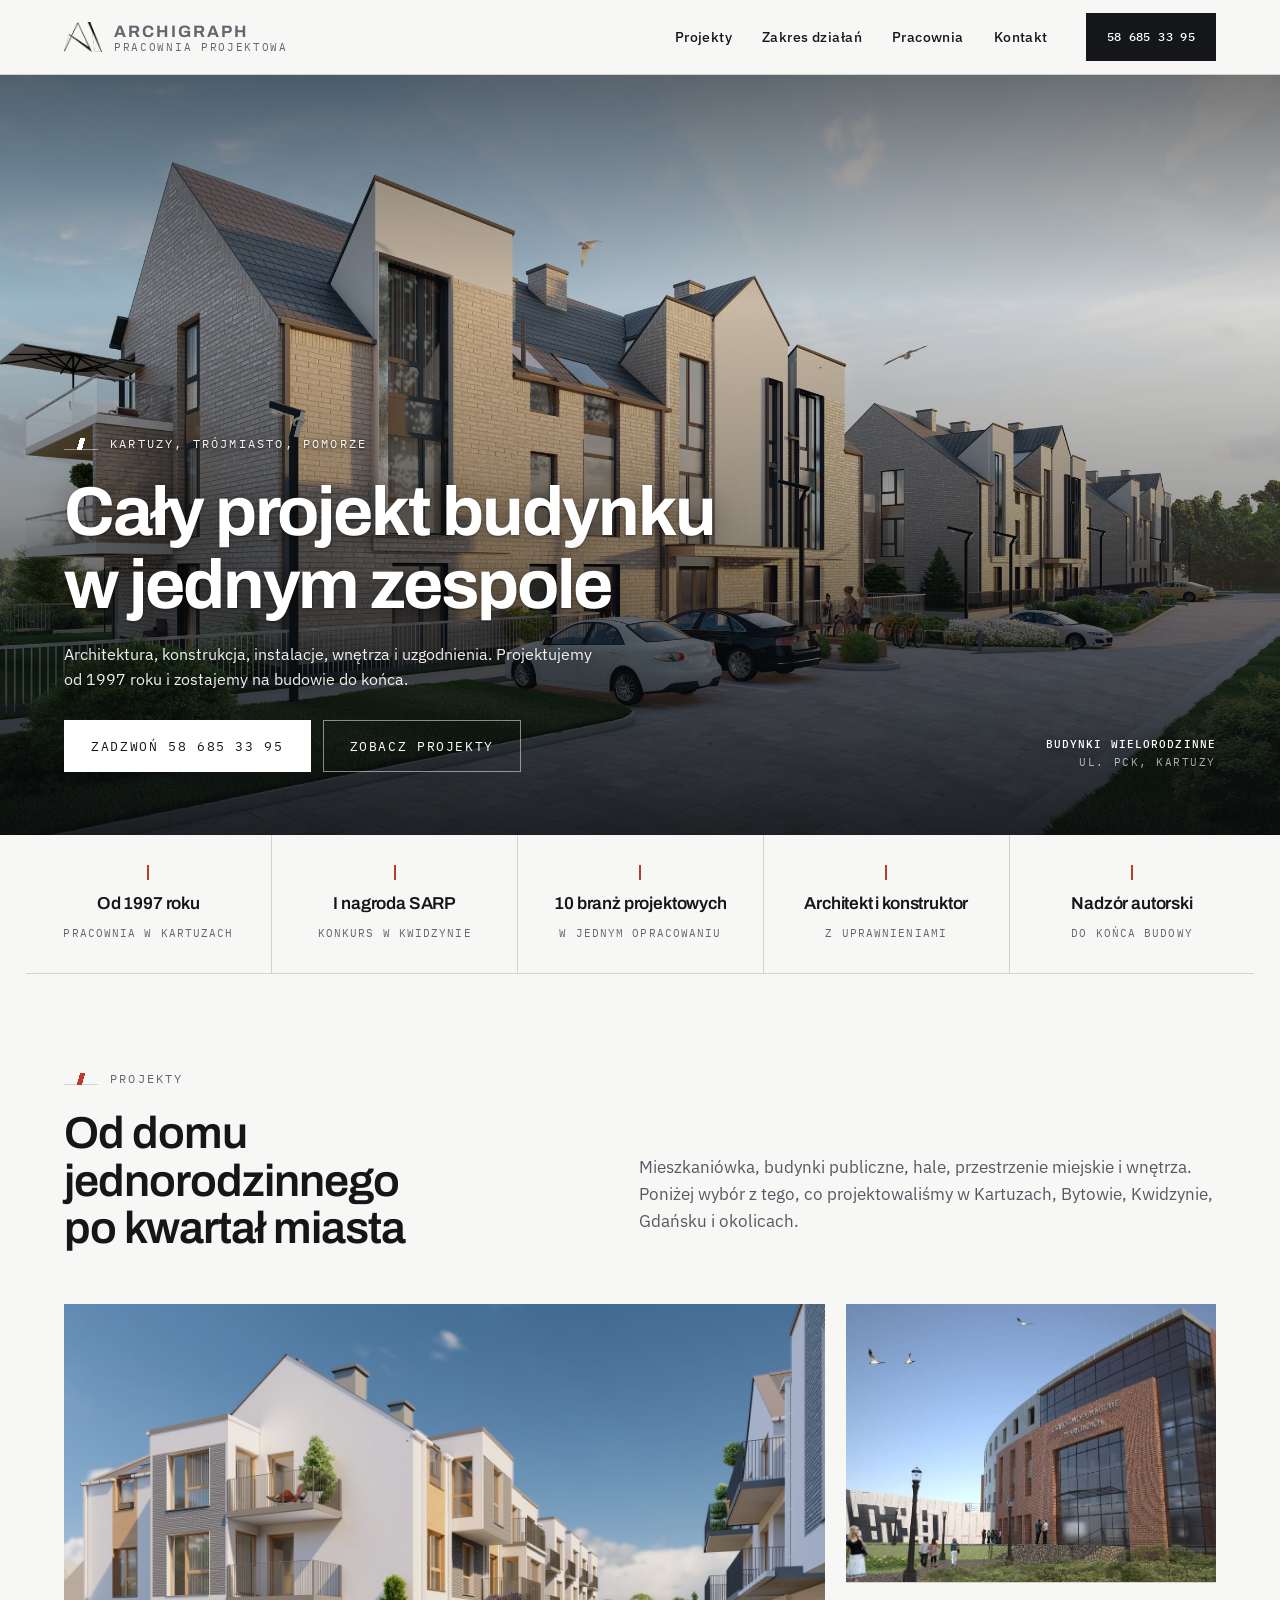
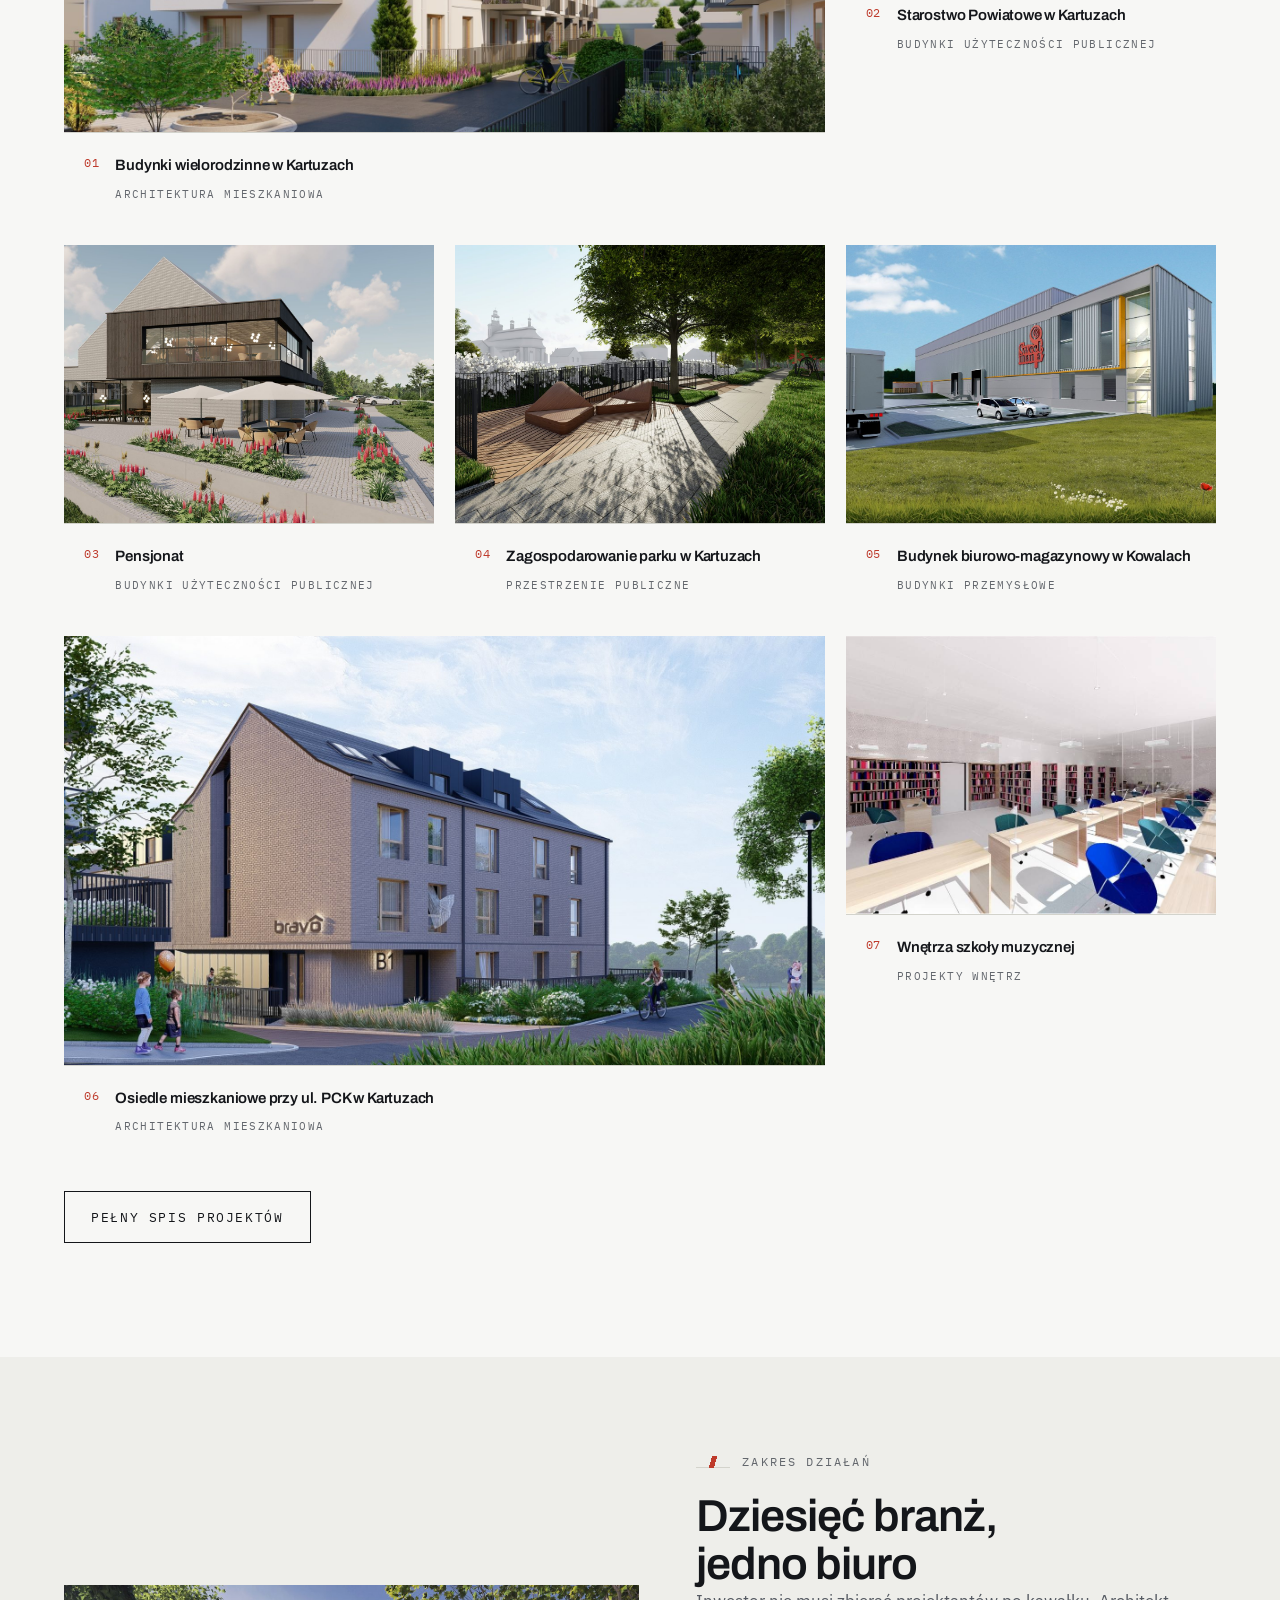
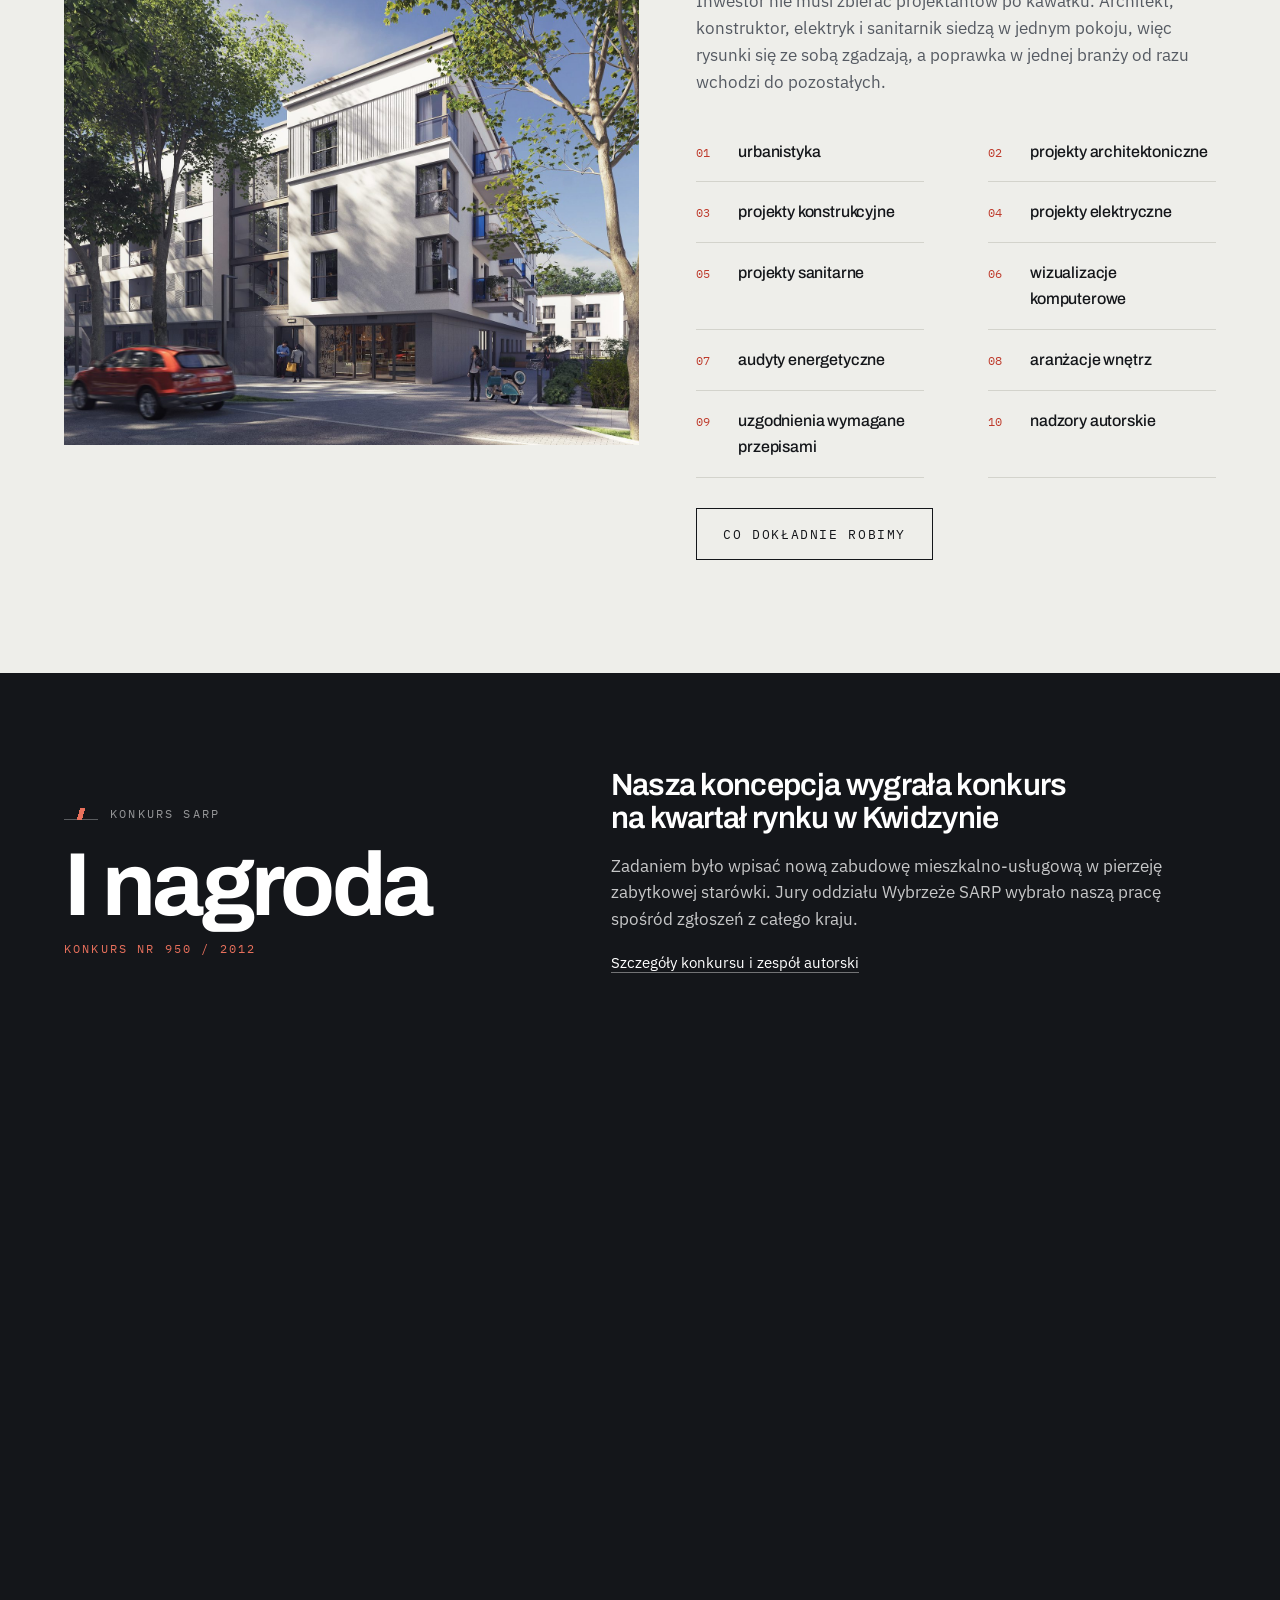
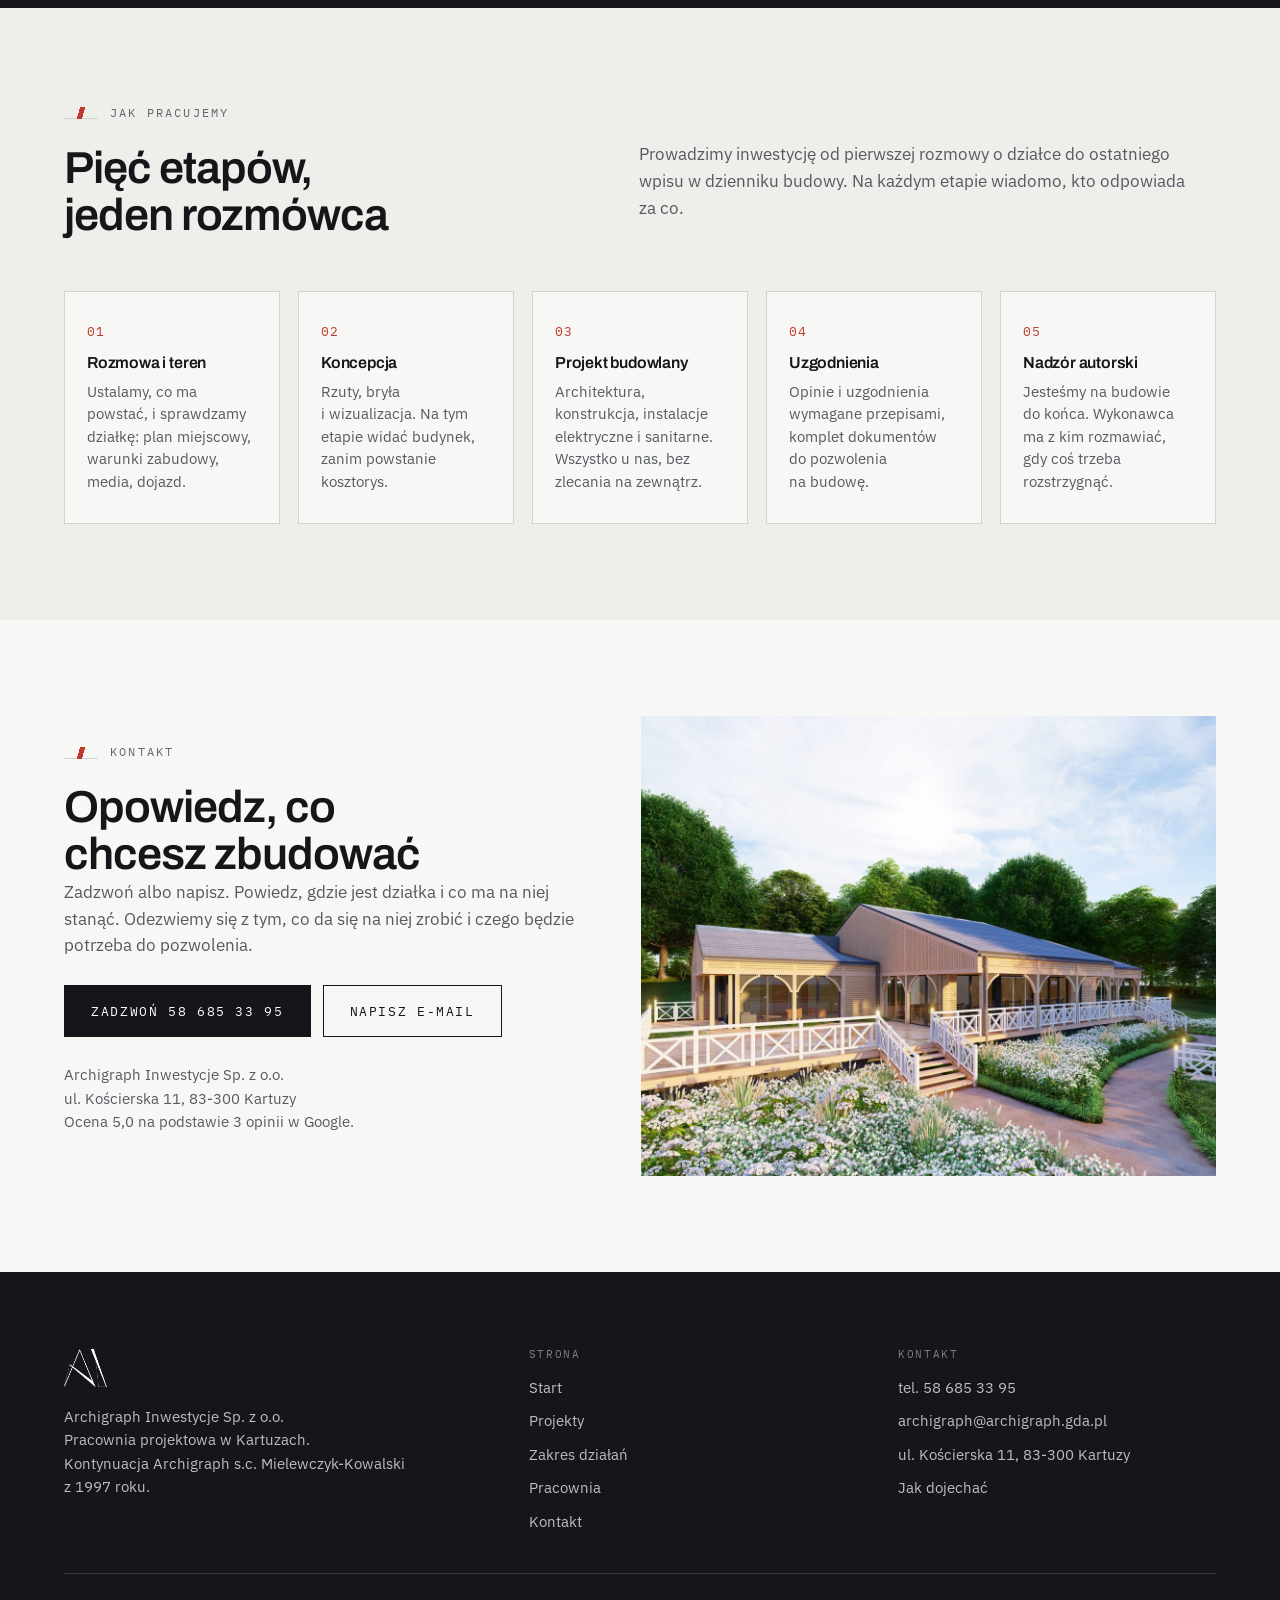
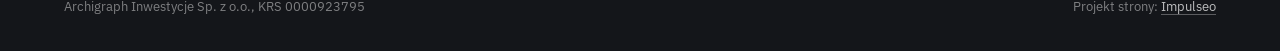
==== index.html @ 8de696e4 "Strona demo: archigraph-pracownia-projektowa" ====
<!DOCTYPE html>
<html lang="pl">
<head>
<meta charset="utf-8">
<meta name="viewport" content="width=device-width,initial-scale=1">
<title>Archigraph | Pracownia projektowa w Kartuzach</title>
<meta name="description" content="Pracownia projektowa Archigraph w Kartuzach. Architektura, konstrukcja, instalacje, wnętrza i nadzór autorski. Projektujemy od 1997 roku.">
<link rel="icon" href="img/logo.png">
<link rel="preconnect" href="https://fonts.googleapis.com"><link rel="preconnect" href="https://fonts.gstatic.com" crossorigin><link href="https://fonts.googleapis.com/css2?family=Archivo:wght@400;500;600;700&family=IBM+Plex+Mono:wght@400;500&family=IBM+Plex+Sans:wght@400;500;600&display=swap" rel="stylesheet">
<link rel="stylesheet" href="styles.css?v=6">
<meta property="og:type" content="website">
<meta property="og:site_name" content="Archigraph">
<meta property="og:locale" content="pl_PL">
<meta property="og:title" content="Archigraph | Pracownia projektowa w Kartuzach">
<meta property="og:description" content="Pracownia projektowa Archigraph w Kartuzach. Architektura, konstrukcja, instalacje, wnętrza i nadzór autorski. Projektujemy od 1997 roku.">
<meta property="og:image" content="https://impulseo-pl.github.io/archigraph-pracownia-projektowa/img/hero.jpg">
<meta property="og:url" content="https://impulseo-pl.github.io/archigraph-pracownia-projektowa/index.html">
<meta name="twitter:card" content="summary_large_image">
<meta name="twitter:image" content="https://impulseo-pl.github.io/archigraph-pracownia-projektowa/img/hero.jpg">
<script type="application/ld+json">{
 "@context":"https://schema.org",
 "@type":"ProfessionalService",
 "name":"Archigraph Inwestycje Sp. z o.o.",
 "alternateName":"Archigraph - pracownia projektowa",
 "description":"Pracownia projektowa w Kartuzach. Architektura, konstrukcja, instalacje, urbanistyka, wnetrza, audyty energetyczne, uzgodnienia i nadzor autorski.",
 "url":"https://impulseo-pl.github.io/archigraph-pracownia-projektowa",
 "telephone":"+48586853395",
 "email":"archigraph@archigraph.gda.pl",
 "foundingDate":"1997",
 "image":"https://impulseo-pl.github.io/archigraph-pracownia-projektowa/img/hero.jpg",
 "logo":"https://impulseo-pl.github.io/archigraph-pracownia-projektowa/img/logo.png",
 "address":{"@type":"PostalAddress","streetAddress":"ul. Koscierska 11","postalCode":"83-300","addressLocality":"Kartuzy","addressRegion":"pomorskie","addressCountry":"PL"},
 "geo":{"@type":"GeoCoordinates","latitude":54.3254362,"longitude":18.2048594},
 "areaServed":["Kartuzy","Gdansk","Gdynia","Bytow","Zukowo","Kwidzyn","wojewodztwo pomorskie"],
 "aggregateRating":{"@type":"AggregateRating","ratingValue":"5","reviewCount":"3"},
 "award":"I nagroda w konkursie SARP nr 950 na koncepcje zabudowy kwartalu przyrynkowego Starego Miasta w Kwidzynie (2012)"
}</script>

</head>
<body>
<header class="nav">
 <div class="wrap nav-in">
  <a class="brand" href="index.html">
   <img class="nav-logo" src="img/logo.png" alt="Archigraph" width="34" height="30">
   <span style="display:block"><b>Archigraph</b><span>Pracownia projektowa</span></span>
  </a>
  <button class="burger" aria-label="Menu"><i></i><i></i><i></i></button>
  <nav class="nav-links">
   <a href="projekty.html">Projekty</a><a href="zakres.html">Zakres działań</a><a href="pracownia.html">Pracownia</a><a href="kontakt.html">Kontakt</a>
   <a class="btn btn-solid klocek nav-cta" href="tel:+48586853395">58 685 33 95</a>
  </nav>
 </div>
</header>
<main>

<section class="hero" style="padding:0">
 <div class="hero-img"><img src="img/hero.jpg" srcset="img/hero-m.jpg 1100w, img/hero.jpg 2400w" sizes="100vw" alt="Budynki wielorodzinne przy ul. PCK w Kartuzach - wizualizacja pracowni Archigraph" fetchpriority="high" width="2400" height="1350"></div>
 <div class="wrap hero-in">
  <p class="eyebrow hero-eyebrow">Kartuzy, Trójmiasto, Pomorze</p>
  <h1>Cały projekt budynku w jednym zespole</h1>
  <p class="lead">Architektura, konstrukcja, instalacje, wnętrza i uzgodnienia. Projektujemy od 1997 roku i zostajemy na budowie do końca.</p>
  <div class="hero-cta">
   <a class="btn btn-jasny klocek" href="tel:+48586853395">Zadzwoń 58 685 33 95</a>
   <a class="btn btn-on-dark klocek" href="projekty.html">Zobacz projekty</a>
  </div>
 </div>
 <div class="hero-tag"><b>Budynki wielorodzinne</b>ul. PCK, Kartuzy</div>
</section>

<div class="pasek"><ul><li class="rise d0"><span class="k">Od 1997 roku</span><span class="v">pracownia w Kartuzach</span></li><li class="rise d1"><span class="k">I nagroda SARP</span><span class="v">konkurs w Kwidzynie</span></li><li class="rise d2"><span class="k">10 branż projektowych</span><span class="v">w jednym opracowaniu</span></li><li class="rise d3"><span class="k">Architekt i konstruktor</span><span class="v">z uprawnieniami</span></li><li class="rise d4"><span class="k">Nadzór autorski</span><span class="v">do końca budowy</span></li></ul></div>

<section>
 <div class="wrap">
  <div class="sec-head">
   <div><p class="eyebrow">Projekty</p><h2>Od domu jednorodzinnego po kwartał miasta</h2></div>
   <p class="lead">Mieszkaniówka, budynki publiczne, hale, przestrzenie miejskie i wnętrza. Poniżej wybór z tego, co projektowaliśmy w Kartuzach, Bytowie, Kwidzynie, Gdańsku i okolicach.</p>
  </div>
  <div class="grid g-3"><a class="tile klocek rise wide" href="projekty.html">
 <div class="tile-img"><img src="img/p-wieloro-kartuzy.jpg" alt="Budynki wielorodzinne w Kartuzach"></div>
 <div class="tile-txt"><span class="k-num">01</span><span><span class="k-name">Budynki wielorodzinne w Kartuzach</span><span class="k-meta">Architektura mieszkaniowa</span></span></div>
</a>
<a class="tile klocek rise" href="projekty.html">
 <div class="tile-img"><img src="img/p-starostwo.jpg" alt="Starostwo Powiatowe w Kartuzach"></div>
 <div class="tile-txt"><span class="k-num">02</span><span><span class="k-name">Starostwo Powiatowe w Kartuzach</span><span class="k-meta">Budynki użyteczności publicznej</span></span></div>
</a>
<a class="tile klocek rise" href="projekty.html">
 <div class="tile-img"><img src="img/p-pensjonat.jpg" alt="Pensjonat"></div>
 <div class="tile-txt"><span class="k-num">03</span><span><span class="k-name">Pensjonat</span><span class="k-meta">Budynki użyteczności publicznej</span></span></div>
</a>
<a class="tile klocek rise" href="projekty.html">
 <div class="tile-img"><img src="img/p-park-kartuzy.jpg" alt="Zagospodarowanie parku w Kartuzach"></div>
 <div class="tile-txt"><span class="k-num">04</span><span><span class="k-name">Zagospodarowanie parku w Kartuzach</span><span class="k-meta">Przestrzenie publiczne</span></span></div>
</a>
<a class="tile klocek rise" href="projekty.html">
 <div class="tile-img"><img src="img/p-kowale.jpg" alt="Budynek biurowo-magazynowy w Kowalach" loading="lazy"></div>
 <div class="tile-txt"><span class="k-num">05</span><span><span class="k-name">Budynek biurowo-magazynowy w Kowalach</span><span class="k-meta">Budynki przemysłowe</span></span></div>
</a>
<a class="tile klocek rise wide" href="projekty.html">
 <div class="tile-img"><img src="img/p-pck-kartuzy-2.jpg" alt="Osiedle mieszkaniowe przy ul. PCK w Kartuzach" loading="lazy"></div>
 <div class="tile-txt"><span class="k-num">06</span><span><span class="k-name">Osiedle mieszkaniowe przy ul. PCK w Kartuzach</span><span class="k-meta">Architektura mieszkaniowa</span></span></div>
</a>
<a class="tile klocek rise" href="projekty.html">
 <div class="tile-img"><img src="img/p-szkola-czytelnia.jpg" alt="Wnętrza szkoły muzycznej" loading="lazy"></div>
 <div class="tile-txt"><span class="k-num">07</span><span><span class="k-name">Wnętrza szkoły muzycznej</span><span class="k-meta">Projekty wnętrz</span></span></div>
</a></div>
  <p style="margin-top:34px"><a class="btn klocek" href="projekty.html">Pełny spis projektów</a></p>
 </div>
</section>

<section class="sec-2">
 <div class="wrap split">
  <div class="split-img rise"><img src="img/p-mieszk-uslug-kartuzy.jpg" alt="Budynki mieszkalno-usługowe w Kartuzach - wizualizacja" loading="lazy"></div>
  <div class="rise d1">
   <p class="eyebrow">Zakres działań</p>
   <h2>Dziesięć branż, jedno biuro</h2>
   <p class="lead">Inwestor nie musi zbierać projektantów po kawałku. Architekt, konstruktor, elektryk i sanitarnik siedzą w jednym pokoju, więc rysunki się ze sobą zgadzają, a poprawka w jednej branży od razu wchodzi do pozostałych.</p>
   <div class="zakres" style="margin-top:26px"><div><span class="n">01</span><span class="t">urbanistyka</span></div><div><span class="n">02</span><span class="t">projekty architektoniczne</span></div><div><span class="n">03</span><span class="t">projekty konstrukcyjne</span></div><div><span class="n">04</span><span class="t">projekty elektryczne</span></div><div><span class="n">05</span><span class="t">projekty sanitarne</span></div><div><span class="n">06</span><span class="t">wizualizacje komputerowe</span></div><div><span class="n">07</span><span class="t">audyty energetyczne</span></div><div><span class="n">08</span><span class="t">aranżacje wnętrz</span></div><div><span class="n">09</span><span class="t">uzgodnienia wymagane przepisami</span></div><div><span class="n">10</span><span class="t">nadzory autorskie</span></div></div>
   <p style="margin-top:30px"><a class="btn klocek" href="zakres.html">Co dokładnie robimy</a></p>
  </div>
 </div>
</section>

<section class="sec-dark">
 <div class="wrap nagroda">
  <div class="rise">
   <p class="eyebrow">Konkurs SARP</p>
   <div class="nagroda-mark">I nagroda<em>Konkurs nr 950 / 2012</em></div>
  </div>
  <div class="rise d1">
   <h2 style="font-size:clamp(22px,2.4vw,32px);margin-bottom:18px">Nasza koncepcja wygrała konkurs na kwartał rynku w Kwidzynie</h2>
   <p class="lead">Zadaniem było wpisać nową zabudowę mieszkalno-usługową w pierzeję zabytkowej starówki. Jury oddziału Wybrzeże SARP wybrało naszą pracę spośród zgłoszeń z całego kraju.</p>
   <p class="lead" style="font-size:15px"><a href="pracownia.html" style="color:#fff;border-bottom:1px solid rgba(255,255,255,.4);text-decoration:none">Szczegóły konkursu i zespół autorski</a></p>
  </div>
 </div>
</section>

<section class="stopklatka" aria-label="Kwartał przyrynkowy Starego Miasta w Kwidzynie">
 <div class="stk-bg" style="background-image:url(img/p-kwidzyn-kwartal.jpg)"></div>
</section>

<section class="sec-2">
 <div class="wrap">
  <div class="sec-head">
   <div><p class="eyebrow">Jak pracujemy</p><h2>Pięć etapów, jeden rozmówca</h2></div>
   <p class="lead">Prowadzimy inwestycję od pierwszej rozmowy o działce do ostatniego wpisu w dzienniku budowy. Na każdym etapie wiadomo, kto odpowiada za co.</p>
  </div>
  <div class="kroki"><div class="krok klocek rise d0"><span class="k-num">01</span><h3>Rozmowa i teren</h3><p>Ustalamy, co ma powstać, i sprawdzamy działkę: plan miejscowy, warunki zabudowy, media, dojazd.</p></div><div class="krok klocek rise d1"><span class="k-num">02</span><h3>Koncepcja</h3><p>Rzuty, bryła i wizualizacja. Na tym etapie widać budynek, zanim powstanie kosztorys.</p></div><div class="krok klocek rise d2"><span class="k-num">03</span><h3>Projekt budowlany</h3><p>Architektura, konstrukcja, instalacje elektryczne i sanitarne. Wszystko u nas, bez zlecania na zewnątrz.</p></div><div class="krok klocek rise d3"><span class="k-num">04</span><h3>Uzgodnienia</h3><p>Opinie i uzgodnienia wymagane przepisami, komplet dokumentów do pozwolenia na budowę.</p></div><div class="krok klocek rise d4"><span class="k-num">05</span><h3>Nadzór autorski</h3><p>Jesteśmy na budowie do końca. Wykonawca ma z kim rozmawiać, gdy coś trzeba rozstrzygnąć.</p></div></div>
 </div>
</section>

<section>
 <div class="wrap split rev">
  <div class="split-img rise"><img src="img/p-lebunia.jpg" alt="Budynek usługowy w Łebunii - wizualizacja" loading="lazy"></div>
  <div class="rise d1">
   <p class="eyebrow">Kontakt</p>
   <h2>Opowiedz, co chcesz zbudować</h2>
   <p class="lead">Zadzwoń albo napisz. Powiedz, gdzie jest działka i co ma na niej stanąć. Odezwiemy się z tym, co da się na niej zrobić i czego będzie potrzeba do pozwolenia.</p>
   <div class="hero-cta" style="margin-top:26px">
    <a class="btn btn-solid klocek" href="tel:+48586853395">Zadzwoń 58 685 33 95</a>
    <a class="btn klocek" href="mailto:archigraph@archigraph.gda.pl">Napisz e-mail</a>
   </div>
   <p class="lead" style="margin-top:26px;font-size:15px">Archigraph Inwestycje Sp. z o.o.<br>ul. Kościerska 11, 83-300 Kartuzy<br>Ocena 5,0 na podstawie 3 opinii w Google.</p>
  </div>
 </div>
</section>

</main>
<div class="sticky-call">
 <a href="tel:+48586853395"><span>Zadzwoń</span><b>58 685 33 95</b></a>
 <a href="mailto:archigraph@archigraph.gda.pl" class="sc-2">E-mail</a>
</div>
<footer class="foot">
 <div class="wrap">
  <div class="foot-grid">
   <div class="foot-brand">
    <img src="img/logo-white.png" alt="Archigraph" width="43" height="38">
    <p style="max-width:38ch;margin:0">Archigraph Inwestycje Sp. z o.o.<br>Pracownia projektowa w Kartuzach.<br>Kontynuacja Archigraph s.c. Mielewczyk-Kowalski z 1997 roku.</p>
   </div>
   <div>
    <h4>Strona</h4>
    <ul><li><a href="index.html">Start</a></li><li><a href="projekty.html">Projekty</a></li><li><a href="zakres.html">Zakres działań</a></li><li><a href="pracownia.html">Pracownia</a></li><li><a href="kontakt.html">Kontakt</a></li></ul>
   </div>
   <div>
    <h4>Kontakt</h4>
    <ul>
     <li><a href="tel:+48586853395">tel. 58 685 33 95</a></li>
     <li><a href="mailto:archigraph@archigraph.gda.pl">archigraph@archigraph.gda.pl</a></li>
     <li>ul. Kościerska 11, 83-300 Kartuzy</li>
     <li><a href="https://maps.google.com/?cid=8035765738652152751" target="_blank" rel="noopener">Jak dojechać</a></li>
    </ul>
   </div>
  </div>
  <div class="foot-bot">
   <span>Archigraph Inwestycje Sp. z o.o., KRS 0000923795</span>
   <span>Projekt strony: <a class="foot-credit" href="https://impulseo.pl" target="_blank" rel="noopener">Impulseo</a></span>
  </div>
 </div>
</footer>
<script src="main.js"></script>
</body>
</html>
---- styles.css ----
/* Archigraph - pracownia projektowa. Demo Impulseo.
   Jezyk wizualny: papier + tusz, wlosowe linie, jeden gruby ukos z logo,
   czerwien kreslarska tylko jako adnotacja. Zdjecia sa jedynym kolorem. */

:root{
  --paper:#F7F7F5;
  --paper-2:#EEEEEA;
  --paper-3:#E4E4DE;
  --ink:#14161A;
  --ink-2:#555A62;
  --ink-3:#63676D;
  --line:#D3D3CC;
  --line-2:#BFBFB6;
  --accent:#BE3A2B;
  --accent-d:#14161A;
  --maxw:1440px;
  --pad:clamp(20px,5vw,72px);
  --img-dur:1.4s;
  --img-ease:cubic-bezier(.16,.84,.44,1);
  --img-zoom:1.05;
  --klocek-stoi:none;
}

*{box-sizing:border-box}
html{scroll-behavior:smooth;-webkit-text-size-adjust:100%}
body{
  margin:0;background:var(--paper);color:var(--ink);
  font-family:"IBM Plex Sans",-apple-system,BlinkMacSystemFont,"Segoe UI",sans-serif;
  font-size:16.5px;line-height:1.62;font-weight:400;
  -webkit-font-smoothing:antialiased;
}
img{max-width:100%;display:block}
a{color:inherit}

/* ── typografia ─────────────────────────────────────────────── */
h1,h2,h3,h4{text-wrap:balance;font-family:"Archivo",Helvetica,Arial,sans-serif;font-weight:600;margin:0;line-height:1.06;letter-spacing:-.022em}
h1{font-size:clamp(34px,5.4vw,74px);font-weight:700;letter-spacing:-.03em}
h2{font-size:clamp(26px,3.5vw,46px)}
h3{font-size:clamp(19px,1.7vw,25px);letter-spacing:-.012em}
p{margin:0 0 1.05em}
.lead{font-size:clamp(17px,1.35vw,20.5px);line-height:1.55;color:var(--ink-2);max-width:62ch}
.mono{font-family:"IBM Plex Mono",ui-monospace,monospace}

/* etykieta sekcji: cienka kreska + gruby ukos (znak z logo) */
.eyebrow{
  font-family:"IBM Plex Mono",monospace;font-size:11.5px;letter-spacing:.19em;
  text-transform:uppercase;color:var(--ink-3);display:flex;align-items:center;gap:12px;margin:0 0 22px
}
.eyebrow::before{
  content:"";width:34px;height:12px;flex:none;
  background:
    linear-gradient(105deg,transparent 0 43%,var(--accent) 43% 57%,transparent 57% 100%),
    linear-gradient(var(--line),var(--line)) left bottom/34px 1px no-repeat;
}

.wrap{width:min(100%,var(--maxw));margin-inline:auto;padding-inline:var(--pad)}
.rule{height:1px;background:var(--line);border:0;margin:0}

/* ── nawigacja ──────────────────────────────────────────────── */
.nav{position:sticky;top:0;z-index:60;background:rgba(247,247,245,.93);backdrop-filter:saturate(160%) blur(12px);border-bottom:1px solid var(--line)}
.nav-in{display:flex;align-items:center;gap:26px;height:74px}
.brand{display:flex;align-items:center;gap:12px;text-decoration:none;flex:none}
.brand img{height:30px;width:auto}
.brand b{font-family:"Archivo",sans-serif;font-weight:700;font-size:16.5px;letter-spacing:.13em;text-transform:uppercase}
.brand span{font-family:"IBM Plex Mono",monospace;font-size:10.5px;letter-spacing:.16em;text-transform:uppercase;color:var(--ink-3);display:block;margin-top:2px;line-height:1}
.nav-links{display:flex;gap:30px;margin-left:auto;align-items:center}
.nav-links a{
  position:relative;text-decoration:none;font-size:14px;letter-spacing:.03em;
  padding:6px 0;color:var(--ink);font-weight:500;
}
.nav-links a::after{
  content:"";position:absolute;left:0;right:0;bottom:0;height:2px;background:var(--accent);
  transform:scaleX(0);transform-origin:left;transition:transform .34s cubic-bezier(.16,.84,.44,1)
}
.nav-links a:hover::after,.nav-links a[aria-current="page"]::after{transform:scaleX(1)}
.nav-links a[aria-current="page"]{color:var(--accent)}
.nav-cta{margin-left:8px}
.nav-links a.btn{padding:13px 20px;font-size:12px}
.nav-links a.btn-solid{color:#fff;border-color:var(--ink)}
.nav-links a.btn::after{display:none}
@media (hover:hover){.nav-links a.btn-solid.klocek:hover{color:#fff;background:var(--accent);border-color:var(--accent)}}
.burger{display:none;margin-left:auto;background:none;border:1px solid var(--line);width:44px;height:38px;cursor:pointer;align-items:center;justify-content:center;gap:4px;flex-direction:column}
.burger i{display:block;width:18px;height:1.5px;background:var(--ink)}

/* ── klocek: JEDNA animacja dla wszystkich przyciskow i kart ── */
.klocek{
  position:relative;overflow:hidden;isolation:isolate;
  transition:background-color .72s cubic-bezier(.16,.84,.44,1),
             color .72s cubic-bezier(.16,.84,.44,1),
             border-color .72s cubic-bezier(.16,.84,.44,1),
             box-shadow .72s cubic-bezier(.16,.84,.44,1);
}
.klocek::after{
  content:"";position:absolute;inset:0;z-index:-1;pointer-events:none;
  background:linear-gradient(105deg,transparent 35%,rgba(255,255,255,.16) 50%,transparent 65%);
  transform:translateX(-115%);transition:transform .72s cubic-bezier(.16,.84,.44,1)
}
@media (hover:hover){
  .klocek:hover{background:var(--accent-d);color:#fff;border-color:var(--accent-d);box-shadow:inset 0 0 0 1px var(--accent-d);transform:var(--klocek-stoi)}
  .klocek:hover::after{transform:translateX(115%)}
  .klocek:hover .k-meta,.klocek:hover .k-sub{color:rgba(255,255,255,.7)}
  .klocek:hover .k-num{color:var(--accent)}
}

.btn{
  display:inline-flex;align-items:center;gap:10px;text-decoration:none;
  font-family:"IBM Plex Mono",monospace;font-size:12.5px;letter-spacing:.13em;text-transform:uppercase;
  padding:15px 26px;border:1px solid var(--ink);background:transparent;color:var(--ink);cursor:pointer
}
.btn-solid{background:var(--ink);color:#fff;border-color:var(--ink)}
.btn-solid.klocek:hover{background:var(--accent);border-color:var(--accent);box-shadow:inset 0 0 0 1px var(--accent)}
.btn-jasny{background:#fff;color:var(--ink);border-color:#fff}
.btn-jasny.klocek:hover{background:var(--accent);color:#fff;border-color:var(--accent);box-shadow:inset 0 0 0 1px var(--accent)}
.btn-on-dark{border-color:rgba(255,255,255,.5);color:#fff}
.btn-on-dark.klocek:hover{background:#fff;color:var(--ink);box-shadow:inset 0 0 0 1px #fff}

/* ── hero ───────────────────────────────────────────────────── */
.hero{position:relative;min-height:min(760px,88svh);display:flex;align-items:flex-end;overflow:hidden;background:var(--ink)}
.hero-img{position:absolute;inset:0}
.hero-img img{width:100%;height:100%;object-fit:cover;object-position:50% 62%}
.hero-img::after{content:"";position:absolute;inset:0;background:linear-gradient(180deg,rgba(10,11,13,.55) 0%,rgba(10,11,13,.14) 30%,rgba(10,11,13,.38) 58%,rgba(10,11,13,.86) 100%)}
.hero-in{position:relative;z-index:2;width:100%;padding-block:clamp(38px,7vh,86px);color:#fff}
.hero h1{color:#fff;max-width:16ch;text-shadow:0 2px 30px rgba(0,0,0,.5),0 1px 3px rgba(0,0,0,.4)}
.hero .lead{color:rgba(255,255,255,.93);text-shadow:0 1px 16px rgba(0,0,0,.65);margin-top:min(20px,2.4svh);max-width:54ch;font-size:clamp(15.5px,1.25vw,19px)}
.hero-eyebrow{color:rgba(255,255,255,.95);text-shadow:0 1px 12px rgba(0,0,0,.75),0 1px 3px rgba(0,0,0,.55)}
.hero-eyebrow::before{background:linear-gradient(105deg,transparent 0 43%,#fff 43% 57%,transparent 57% 100%),linear-gradient(rgba(255,255,255,.45),rgba(255,255,255,.45)) left bottom/34px 1px no-repeat}
.hero-cta{display:flex;flex-wrap:wrap;gap:12px;margin-top:min(28px,3.2svh)}
.hero-tag{text-shadow:0 1px 12px rgba(0,0,0,.75);
  position:absolute;right:var(--pad);bottom:clamp(38px,7vh,86px);z-index:2;text-align:right;
  font-family:"IBM Plex Mono",monospace;font-size:11px;letter-spacing:.14em;text-transform:uppercase;
  color:rgba(255,255,255,.66);line-height:1.7;max-width:44%
}
.hero-tag b{display:block;color:#fff;font-weight:500;letter-spacing:.1em}

/* ── pasek hasel ────────────────────────────────────────────── */
.pasek{width:min(96%,var(--maxw));margin:0 auto;border-bottom:1px solid var(--line)}
.pasek ul{display:grid;grid-template-columns:repeat(5,1fr);list-style:none;margin:0;padding:0}
.pasek li{padding:30px 18px;text-align:center;border-left:1px solid var(--line);display:flex;flex-direction:column;justify-content:center;gap:7px}
.pasek li:first-child{border-left:0}
.pasek li::before{content:"";width:2px;height:15px;background:var(--accent);margin:0 auto 3px}
.pasek .k{font-family:"Archivo",sans-serif;font-weight:600;font-size:clamp(15px,1.35vw,19px);letter-spacing:-.01em}
.pasek .v{font-family:"IBM Plex Mono",monospace;font-size:11px;letter-spacing:.1em;text-transform:uppercase;color:var(--ink-3)}

/* ── sekcje ─────────────────────────────────────────────────── */
section{padding-block:clamp(56px,7.5vw,110px)}
.sec-2{background:var(--paper-2)}
.sec-dark{background:var(--ink);color:#fff;--accent:#E8705C}
.sec-dark .eyebrow{color:rgba(255,255,255,.55)}
.sec-dark .eyebrow::before{background:linear-gradient(105deg,transparent 0 43%,var(--accent) 43% 57%,transparent 57% 100%),linear-gradient(rgba(255,255,255,.3),rgba(255,255,255,.3)) left bottom/34px 1px no-repeat}
.sec-dark .lead{color:rgba(255,255,255,.76)}
.sec-head{display:grid;grid-template-columns:minmax(0,1fr) minmax(0,1.1fr);gap:clamp(24px,4vw,70px);align-items:end;margin-bottom:clamp(30px,4vw,54px)}
.sec-head h2{max-width:14ch}

/* ── kafle projektow ────────────────────────────────────────── */
.grid{display:grid;gap:clamp(14px,1.6vw,22px);align-items:start}
.g-3{grid-template-columns:repeat(3,1fr)}
.g-2{grid-template-columns:repeat(2,1fr)}
.tile{position:relative;display:block;text-decoration:none;background:var(--paper-3);overflow:hidden}
.tile-img{overflow:hidden;aspect-ratio:4/3;background:var(--paper-3)}
.tile-img img{width:100%;height:100%;object-fit:cover;transition:transform var(--img-dur) var(--img-ease),filter var(--img-dur) var(--img-ease)}
.tile.wide{grid-column:span 2}
.tile.wide .tile-img{aspect-ratio:16/9}
.tile-txt{padding:18px 20px 22px;background:var(--paper);border-top:1px solid var(--line);display:flex;gap:16px;align-items:flex-start}
.k-num{font-family:"IBM Plex Mono",monospace;font-size:11.5px;color:var(--accent);letter-spacing:.06em;padding-top:3px;flex:none;transition:color .72s cubic-bezier(.16,.84,.44,1)}
.k-name{font-family:"Archivo",sans-serif;font-weight:600;font-size:clamp(15px,1.15vw,18px);line-height:1.24;letter-spacing:-.012em}
.k-meta{display:block;font-family:"IBM Plex Mono",monospace;font-size:10.5px;letter-spacing:.13em;text-transform:uppercase;color:var(--ink-3);margin-top:8px;transition:color .72s cubic-bezier(.16,.84,.44,1)}
@media (hover:hover){
  .tile:hover .tile-img img{transform:scale(var(--img-zoom));filter:brightness(1.05)}
}

/* ── lista zakresu ──────────────────────────────────────────── */
.zakres{display:grid;grid-template-columns:repeat(2,1fr);gap:0 clamp(28px,5vw,80px)}
.zakres div{display:flex;gap:18px;align-items:baseline;padding:17px 0;border-bottom:1px solid var(--line)}
.zakres .n{font-family:"IBM Plex Mono",monospace;font-size:11.5px;color:var(--accent);flex:none;width:24px}
.zakres .t{font-family:"Archivo",sans-serif;font-weight:500;font-size:clamp(16px,1.25vw,19.5px);letter-spacing:-.01em}
.sec-dark .zakres div{border-color:rgba(255,255,255,.16)}

/* ── proces ─────────────────────────────────────────────────── */
.kroki{display:grid;grid-template-columns:repeat(5,1fr);gap:clamp(12px,1.4vw,20px)}
.krok{padding:26px 22px 30px;border:1px solid var(--line);background:var(--paper)}
.krok .k-num{display:block;margin-bottom:14px;font-size:12.5px}
.krok h3{font-size:clamp(16px,1.2vw,19px);margin-bottom:9px}
.krok p{font-size:14.5px;color:var(--ink-2);margin:0;line-height:1.55}
@media (hover:hover){.krok.klocek:hover p{color:rgba(255,255,255,.72)}}

/* ── blok obraz + tekst ─────────────────────────────────────── */
.split{display:grid;grid-template-columns:1.05fr .95fr;gap:clamp(24px,4.5vw,74px);align-items:center}
.split.rev{direction:rtl}
.split.rev>*{direction:ltr}
.split-img{overflow:hidden;aspect-ratio:5/4}
.split-img img{width:100%;height:100%;object-fit:cover}

/* ── zespol ─────────────────────────────────────────────────── */
.osoby{display:grid;grid-template-columns:repeat(3,1fr);gap:clamp(14px,1.6vw,22px)}
.osoba{padding:26px 24px 28px;border:1px solid var(--line);background:var(--paper);display:flex;flex-direction:column;gap:8px}
.osoba .rola{font-family:"IBM Plex Mono",monospace;font-size:10.5px;letter-spacing:.14em;text-transform:uppercase;color:var(--accent)}
.osoba h3{font-size:clamp(17px,1.3vw,21px)}
.osoba .k-sub{font-size:13.5px;color:var(--ink-2);transition:color .72s cubic-bezier(.16,.84,.44,1)}
.osoba a{font-size:13.5px;text-decoration:none;border-bottom:1px solid var(--line-2);align-self:flex-start;padding-bottom:1px}

/* ── nagroda ────────────────────────────────────────────────── */
.nagroda{display:grid;grid-template-columns:.9fr 1.1fr;gap:clamp(24px,4vw,64px);align-items:center}
.nagroda-mark{font-family:"Archivo",sans-serif;font-weight:700;font-size:clamp(48px,7vw,104px);line-height:.9;letter-spacing:-.04em}
.nagroda-mark em{display:block;font-style:normal;font-family:"IBM Plex Mono",monospace;font-size:12px;letter-spacing:.18em;text-transform:uppercase;color:var(--accent);margin-top:18px;font-weight:400}

/* ── kontakt ────────────────────────────────────────────────── */
.kart{display:grid;grid-template-columns:repeat(3,1fr);gap:clamp(14px,1.6vw,22px)}
.kart a,.kart div{padding:28px 24px;border:1px solid var(--line);background:var(--paper);text-decoration:none;display:block}
.kart .rola{font-family:"IBM Plex Mono",monospace;font-size:10.5px;letter-spacing:.14em;text-transform:uppercase;color:var(--ink-3);margin-bottom:12px}
.kart .duze{font-family:"Archivo",sans-serif;font-weight:600;font-size:clamp(18px,1.6vw,24px);letter-spacing:-.015em;line-height:1.2}
.kart .k-sub{font-size:14px;color:var(--ink-2);margin-top:8px;transition:color .72s cubic-bezier(.16,.84,.44,1)}
.mapa{border:1px solid var(--line);width:100%;height:clamp(280px,42vh,430px);filter:grayscale(1) contrast(1.04);display:block}

/* ── pagehead (podstrony) ───────────────────────────────────── */
.pagehead{position:relative;min-height:clamp(300px,46svh,460px);display:flex;align-items:flex-end;background:var(--ink);overflow:hidden}
.pagehead .hero-img img{object-position:50% 58%}
.pagehead .hero-img::after{background:linear-gradient(180deg,rgba(10,11,13,.66) 0%,rgba(10,11,13,.42) 34%,rgba(10,11,13,.76) 66%,rgba(10,11,13,.90) 100%)}
.pagehead .hero-in{padding-block:clamp(32px,5vh,60px)}
.pagehead h1{font-size:clamp(30px,4.4vw,60px);text-shadow:0 2px 26px rgba(0,0,0,.55),0 1px 3px rgba(0,0,0,.45)}
.pagehead .lead,.pagehead .eyebrow{text-shadow:0 1px 14px rgba(0,0,0,.7),0 1px 3px rgba(0,0,0,.5)}
.pagehead .lead{color:rgba(255,255,255,.94)}
.pagehead .hero-eyebrow{color:rgba(255,255,255,.97)}

/* ── stopka ─────────────────────────────────────────────────── */
.foot{background:var(--ink);color:rgba(255,255,255,.72);padding-block:clamp(48px,6vw,80px) 34px;font-size:14.5px}
.foot a{color:rgba(255,255,255,.72);text-decoration:none}
.foot a:hover{color:#fff}
.foot-grid{display:grid;grid-template-columns:1.3fr 1fr 1fr;gap:clamp(24px,4vw,64px);padding-bottom:40px;border-bottom:1px solid rgba(255,255,255,.14)}
.foot-brand img{height:38px;margin-bottom:18px}
.foot h4{font-family:"IBM Plex Mono",monospace;font-size:10.5px;letter-spacing:.16em;text-transform:uppercase;color:rgba(255,255,255,.45);font-weight:400;margin-bottom:16px}
.foot ul{list-style:none;margin:0;padding:0;display:grid;gap:10px}
.foot-bot{display:flex;justify-content:space-between;gap:20px;flex-wrap:wrap;padding-top:22px;font-size:12.5px;color:rgba(255,255,255,.45)}
.foot-credit{color:rgba(255,255,255,.72);text-decoration:none;border-bottom:1px solid rgba(255,255,255,.3)}

/* ── ruch ───────────────────────────────────────────────────── */
@keyframes wjazd{from{opacity:0;transform:translateY(22px)}to{opacity:1;transform:none}}
.mt-on .rise{opacity:0}
.mt-on .rise.in{animation:wjazd .9s cubic-bezier(.16,.84,.44,1) both}
.mt-on .rise.d1.in{animation-delay:.07s}.mt-on .rise.d2.in{animation-delay:.14s}
.mt-on .rise.d3.in{animation-delay:.21s}.mt-on .rise.d4.in{animation-delay:.28s}
.mt-on .rise.d5.in{animation-delay:.35s}

/* ── responsywnosc ──────────────────────────────────────────── */
@media (max-width:1080px){
  .kroki{grid-template-columns:repeat(2,1fr)}
  .osoby,.kart{grid-template-columns:repeat(2,1fr)}
  .sec-head{grid-template-columns:1fr;align-items:start}
  .nagroda{grid-template-columns:1fr}
}
@media (max-width:900px){
  .foot-grid{grid-template-columns:1fr;gap:34px}
  .nav-links{position:fixed;inset:74px 0 auto;background:var(--paper);flex-direction:column;gap:0;padding:8px var(--pad) 24px;border-bottom:1px solid var(--line);display:none}
  .nav-links.open{display:flex}
  .nav-links a{padding:15px 0;border-bottom:1px solid var(--line);width:100%;font-size:16px}
  .nav-links .btn{margin-top:16px;justify-content:center;border-bottom:1px solid var(--ink)}
  .burger{display:flex}
  .pasek ul{grid-template-columns:repeat(2,1fr)}
  .pasek li{border-left:0;border-top:1px solid var(--line)}
  .pasek li:nth-child(odd){border-right:1px solid var(--line)}
  .pasek li:nth-child(5){grid-column:span 2}
  .g-3,.g-2{grid-template-columns:1fr}
  .tile.wide{grid-column:span 1}
  .tile.wide .tile-img{aspect-ratio:4/3}
  .split{grid-template-columns:1fr}
  .zakres{grid-template-columns:1fr}
  .hero-tag{text-shadow:0 1px 12px rgba(0,0,0,.75);display:none}
}
@media (max-width:620px){
  .kroki,.osoby,.kart{grid-template-columns:1fr}
  .brand span{display:none}
}
@media (prefers-reduced-motion:reduce){
  *{animation:none!important;transition-duration:.01ms!important}
  .mt-on .rise{opacity:1;transform:none}
}

/* ── stopklatka: okno na nieruchome zdjecie ─────────────────────
   clip-path na sekcji tworzy blok zawierajacy dla position:fixed,
   wiec zdjecie stoi, a strona po nim przejezdza. Dziala na iOS,
   inaczej niz background-attachment:fixed. */
.stopklatka{position:relative;height:clamp(320px,58svh,620px);clip-path:inset(0);overflow:hidden;background:var(--ink)}
.stk-bg{position:fixed;inset:0;background-size:cover;background-position:50% 55%;background-repeat:no-repeat}
@supports not (clip-path:inset(0)){
  .stopklatka{clip-path:none}
  .stk-bg{position:absolute}
}

/* ── przyklejony pasek kontaktu (telefon) ───────────────────────*/
.sticky-call{display:none}
@media (max-width:760px){
  .sticky-call{
    display:grid;grid-template-columns:1.7fr 1fr;position:fixed;left:0;right:0;bottom:0;z-index:80;
    background:var(--ink);border-top:1px solid rgba(255,255,255,.16);
    transform:translateY(101%);transition:transform .4s cubic-bezier(.16,.84,.44,1)
  }
  .sticky-call.pokaz{transform:none}
  .sticky-call a{
    display:flex;flex-direction:column;align-items:center;justify-content:center;gap:1px;
    min-width:0;overflow:hidden;
    padding:11px 6px;text-decoration:none;color:#fff;
    font-family:"IBM Plex Mono",monospace;font-size:10px;letter-spacing:.15em;text-transform:uppercase
  }
  .sticky-call a b{font-family:"Archivo",sans-serif;font-size:16px;letter-spacing:.01em;font-weight:600}
  .sticky-call .sc-2{background:var(--accent);border-left:1px solid rgba(255,255,255,.16);font-size:11px;padding:11px 14px;line-height:1.5}
  .foot{padding-bottom:88px}
}

/* ── powiekszenie zdjecia projektu ──────────────────────────────*/
.lupa{
  position:fixed;inset:0;z-index:120;display:none;align-items:center;justify-content:center;
  background:rgba(12,13,15,.94);padding:clamp(16px,4vw,56px)
}
.lupa.on{display:flex}
.lupa figure{margin:0;max-width:min(1500px,94vw);max-height:90svh;display:flex;flex-direction:column;gap:14px}
.lupa img{max-width:100%;max-height:80svh;object-fit:contain;width:auto;margin:0 auto}
.lupa figcaption{
  font-family:"IBM Plex Mono",monospace;font-size:11.5px;letter-spacing:.14em;text-transform:uppercase;
  color:rgba(255,255,255,.72);text-align:center
}
.lupa-x{
  position:absolute;top:clamp(12px,2vw,26px);right:clamp(12px,2vw,26px);
  width:46px;height:46px;background:none;border:1px solid rgba(255,255,255,.35);color:#fff;
  font-size:24px;line-height:1;cursor:pointer
}
.lupa-x:hover{background:#fff;color:var(--ink)}
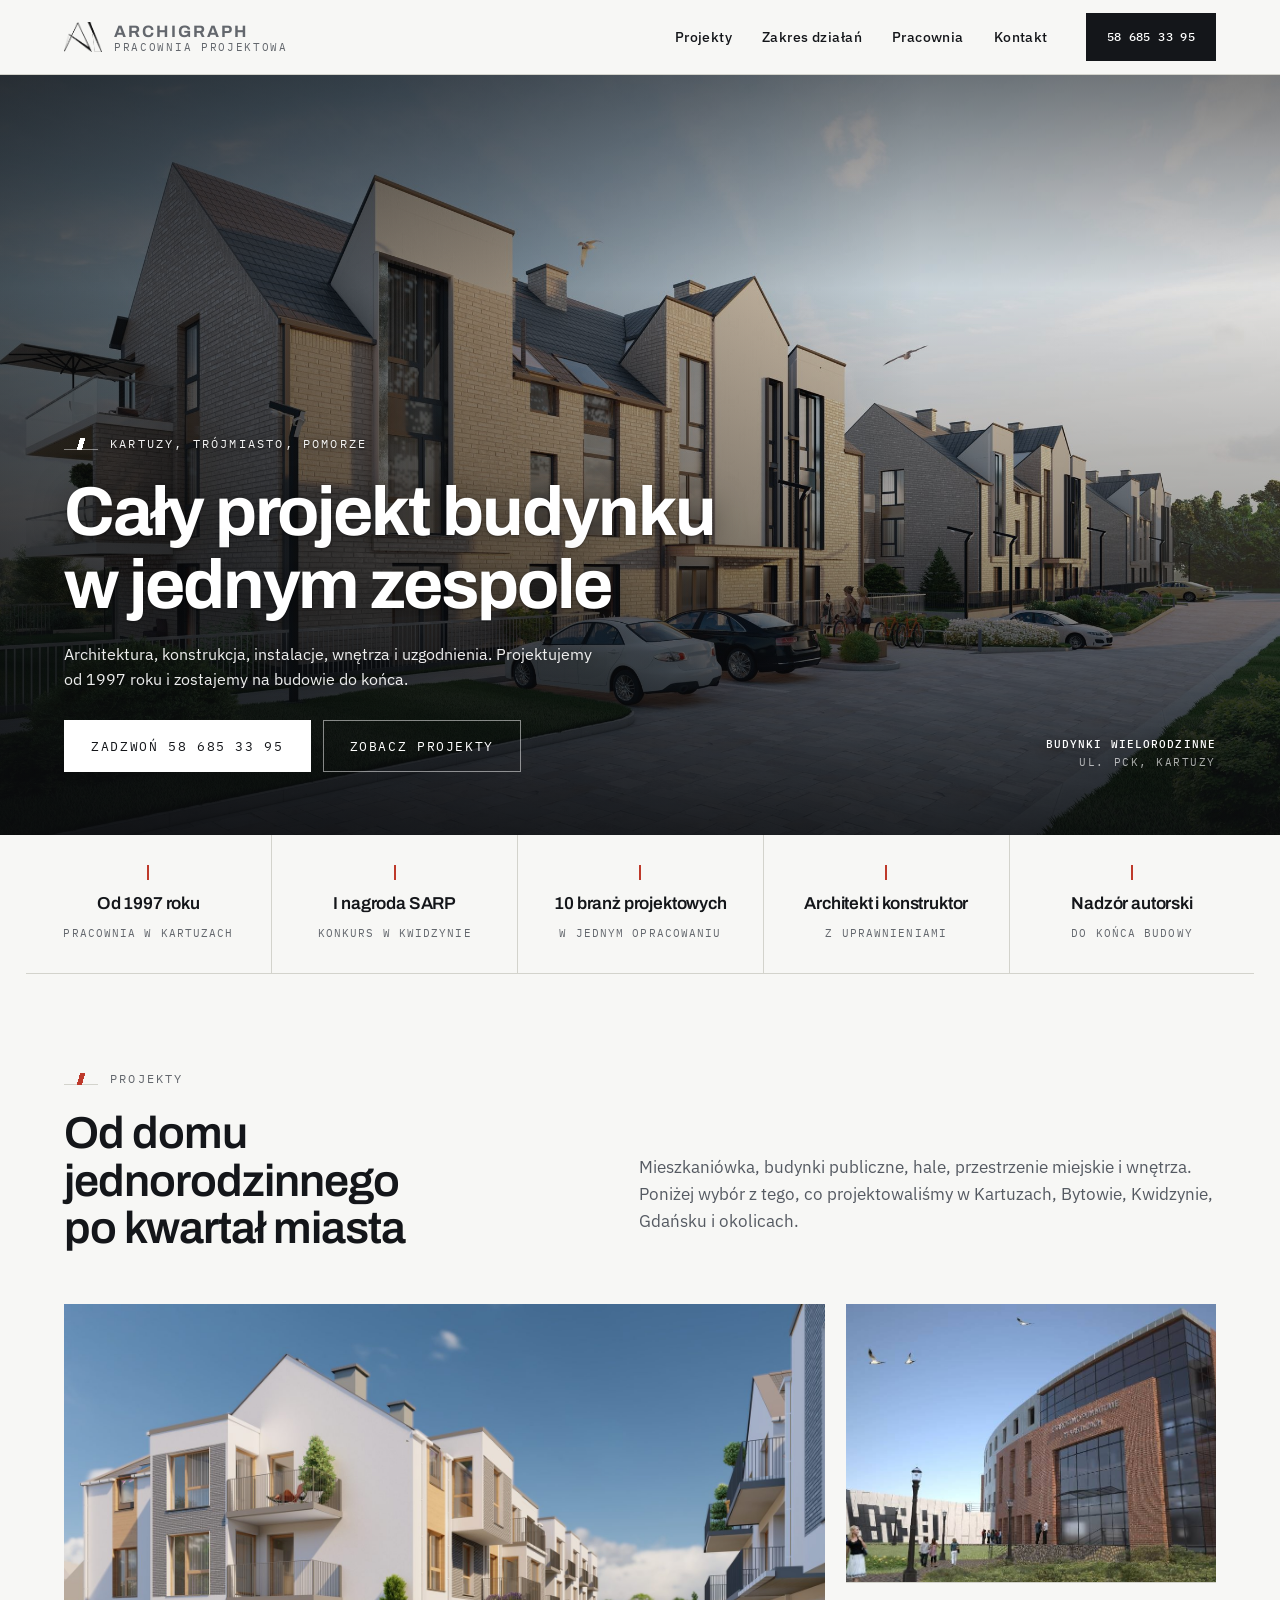
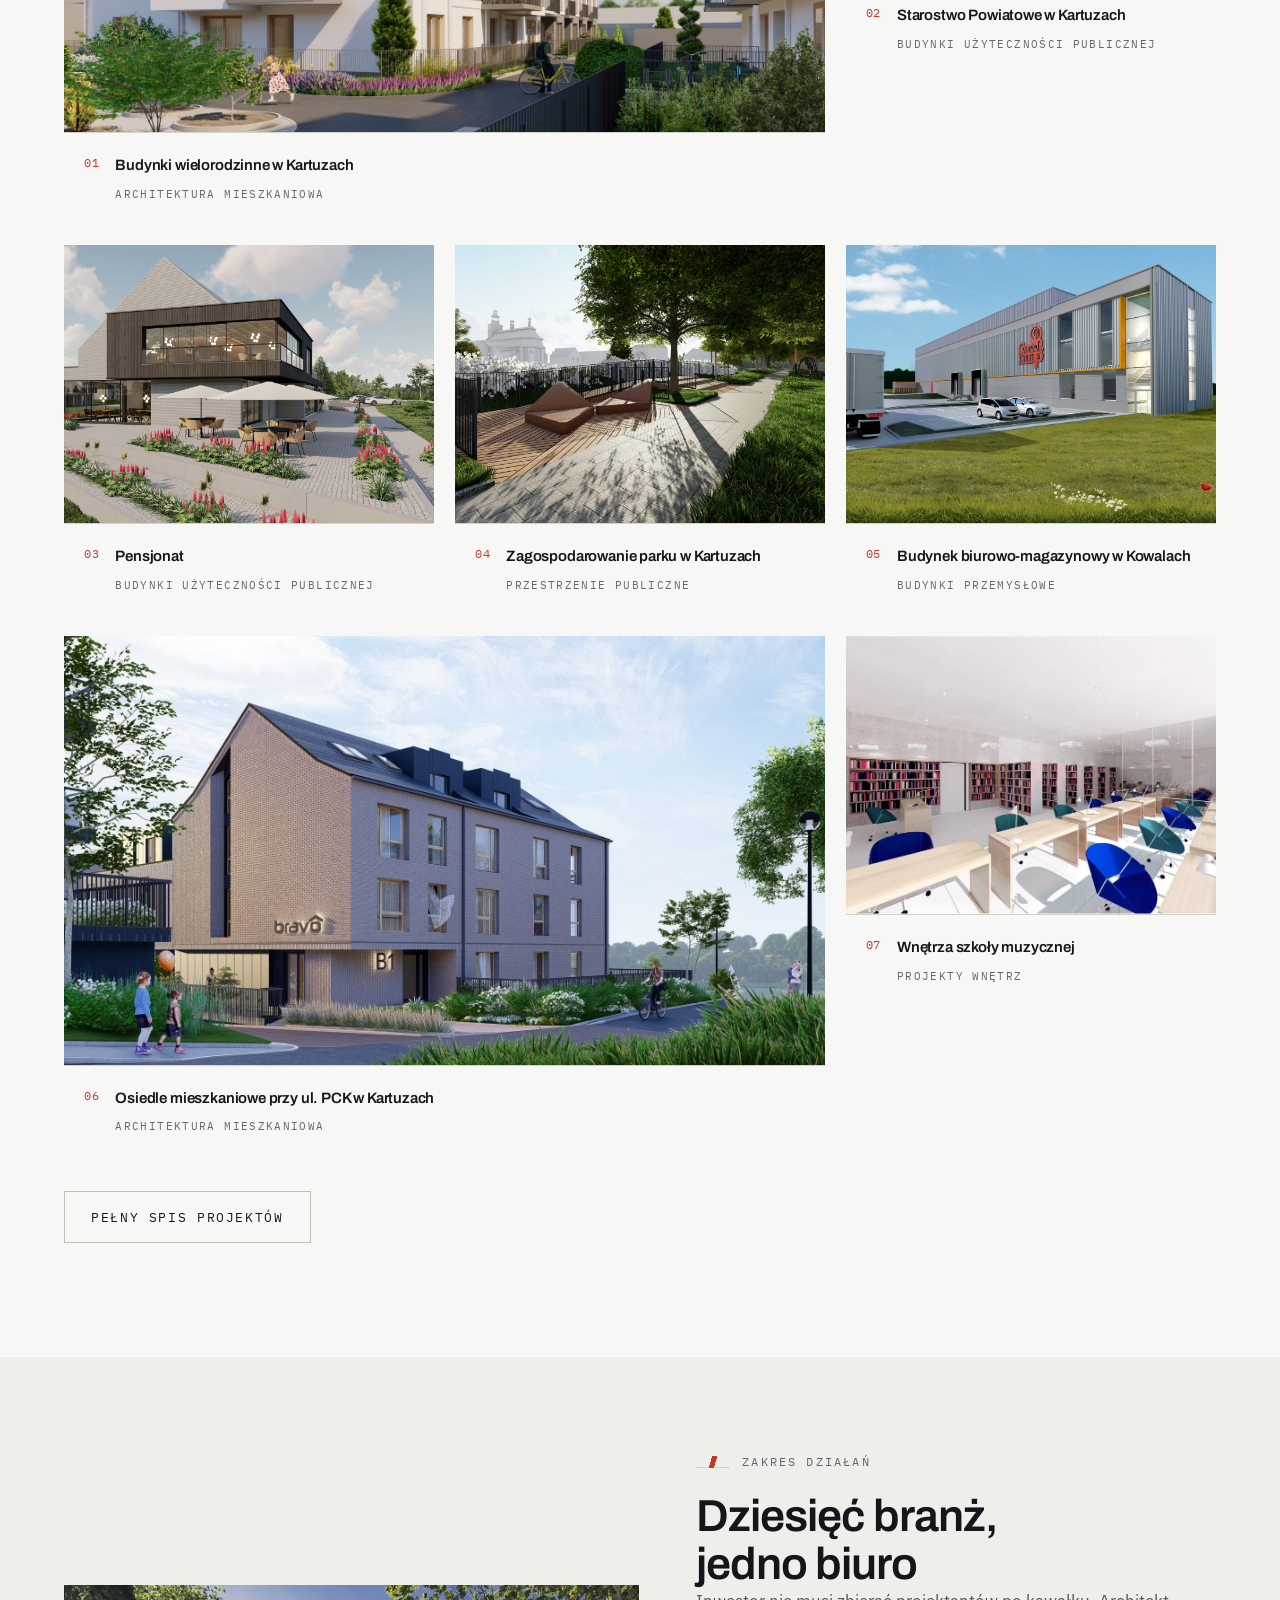
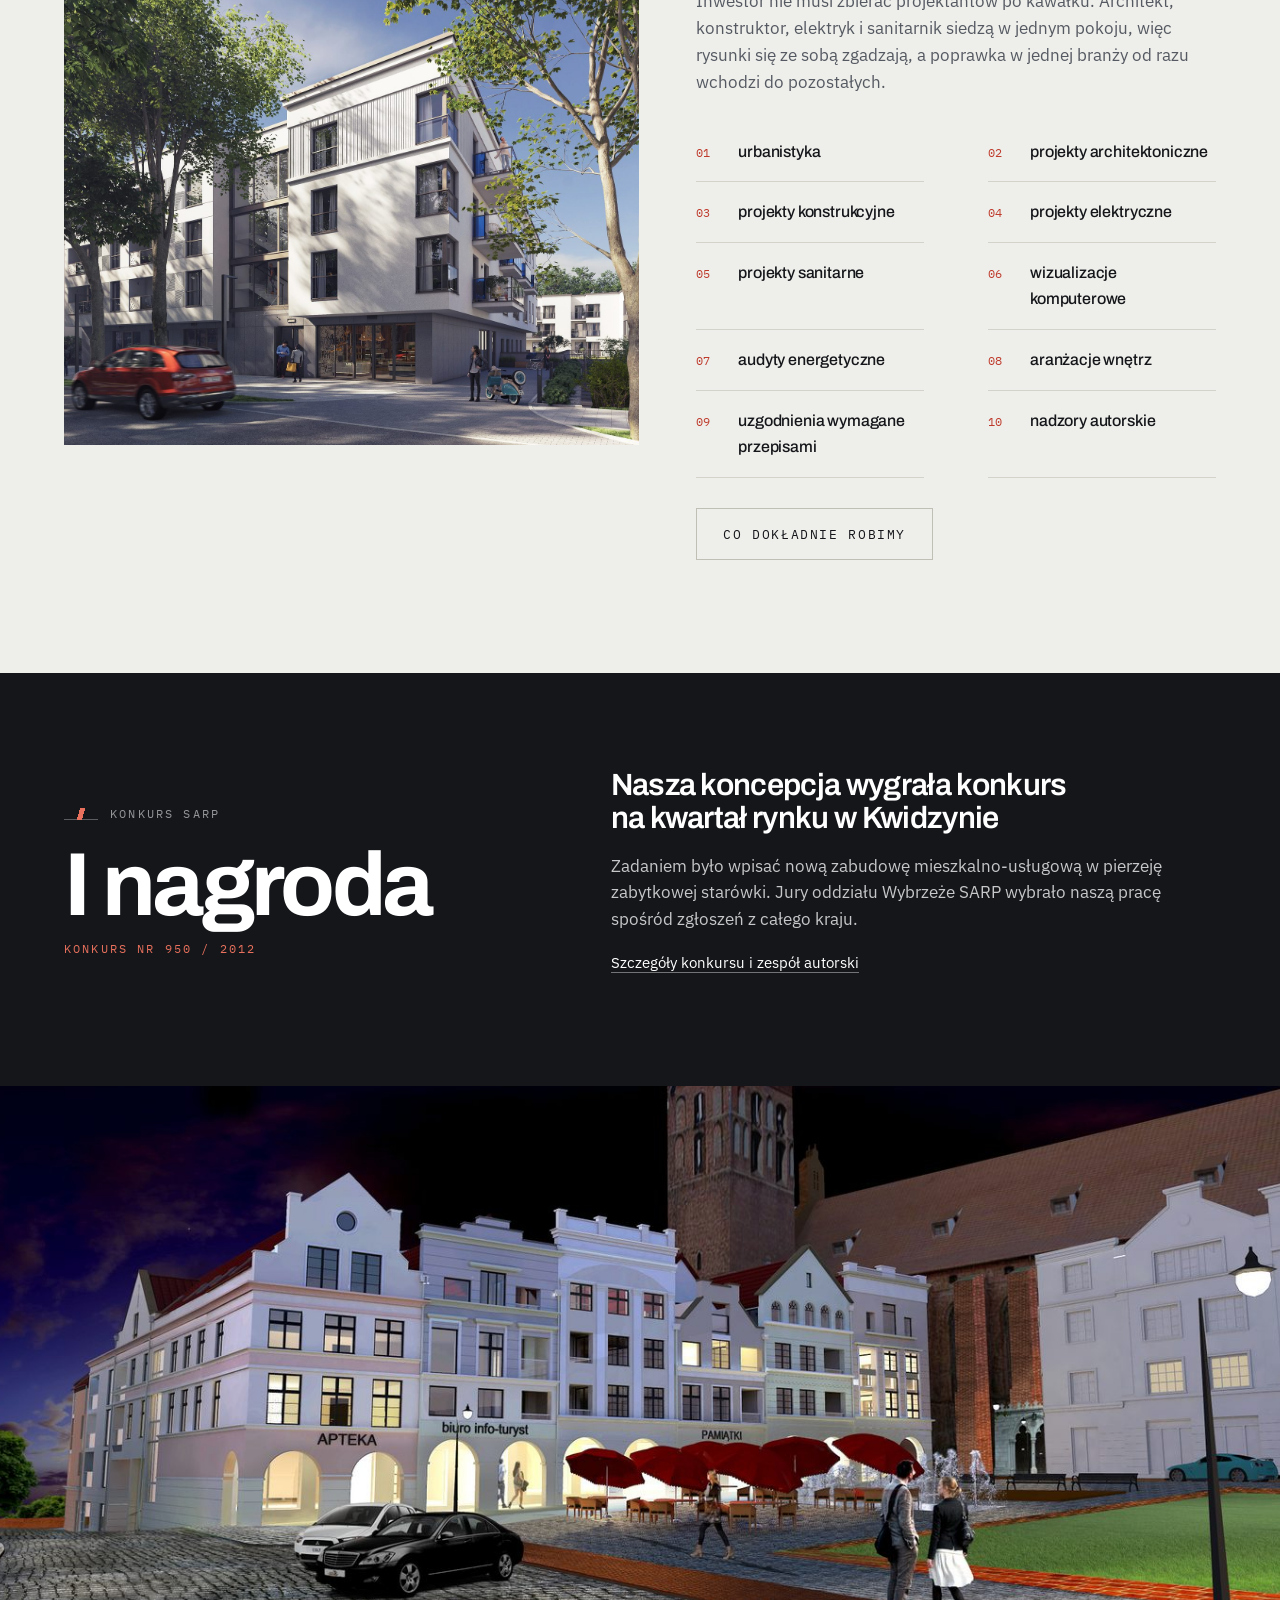
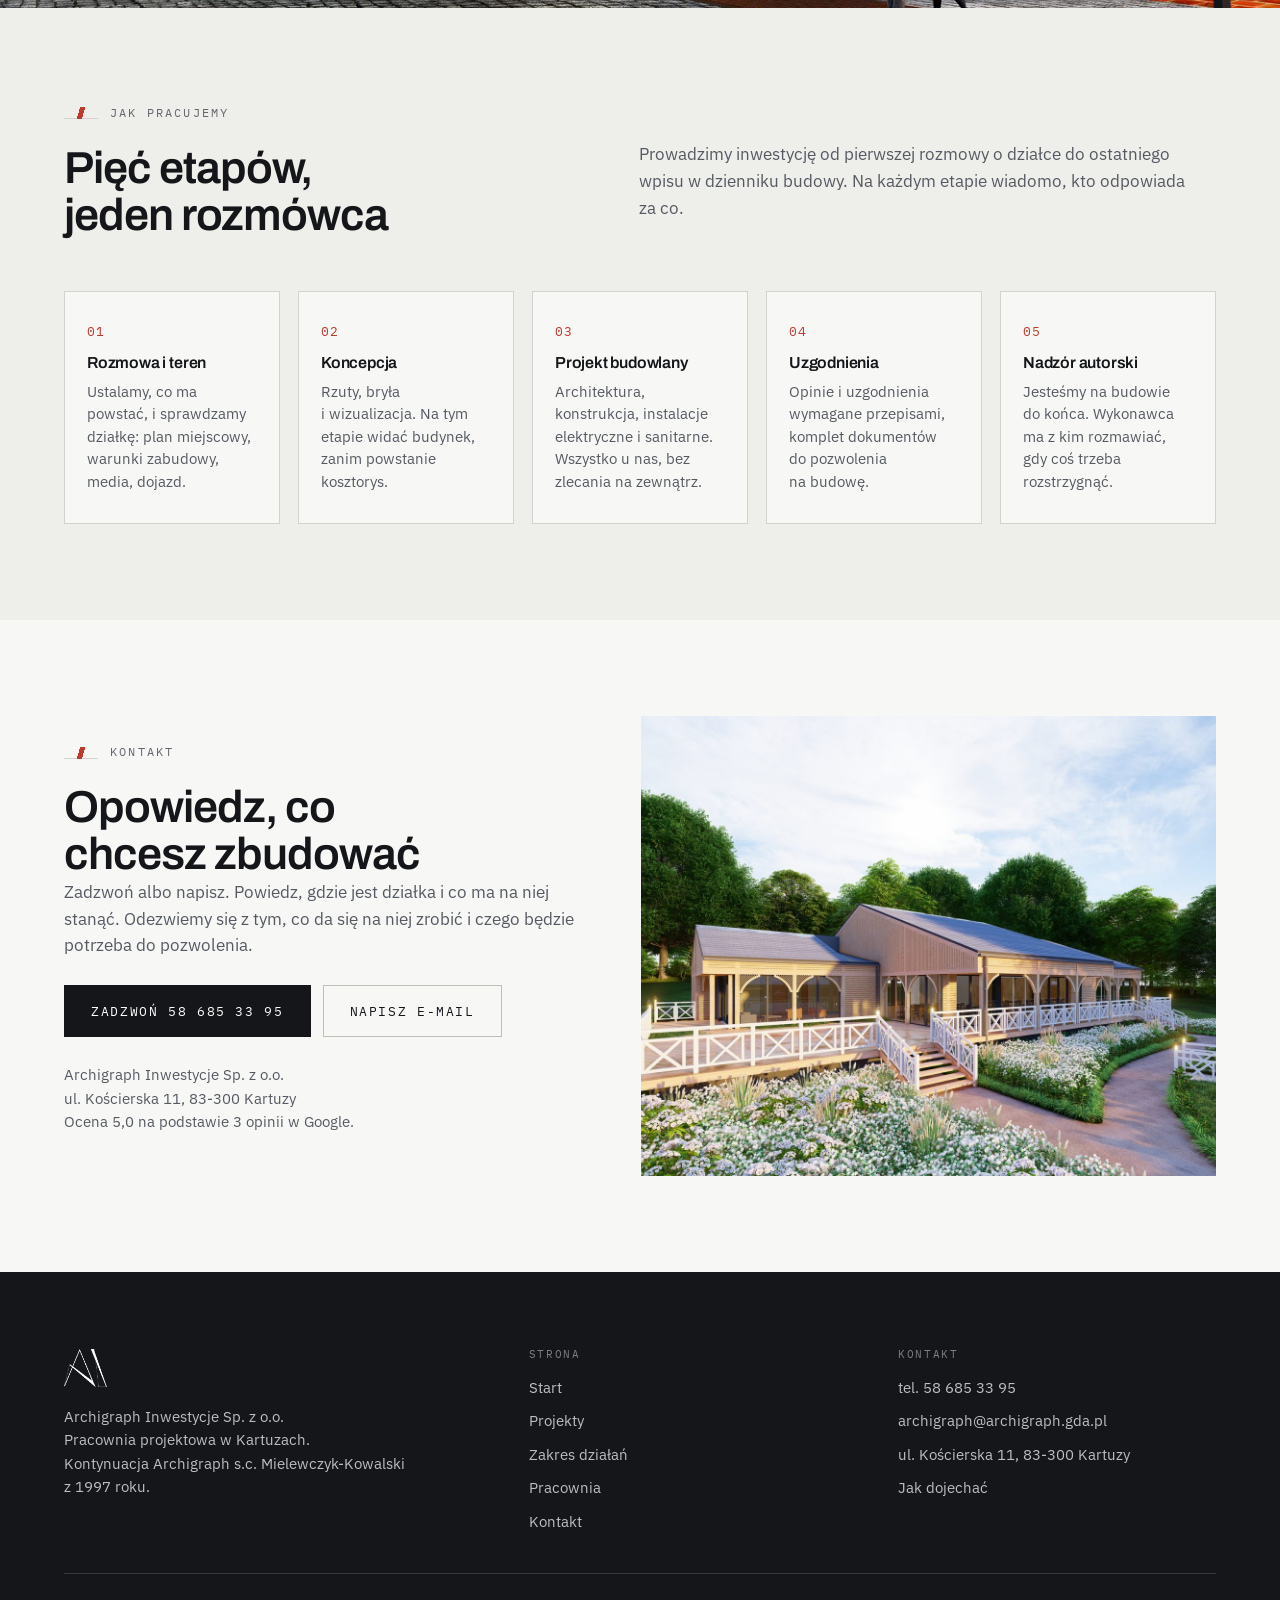
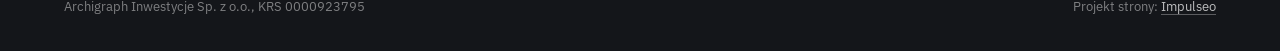
==== commit 114fdcf4: "Kontrast hero, jednolity hover klockow, parallax bez elementu przyklejonego" ====
--- a/index.html
+++ b/index.html
@@ -7,7 +7,7 @@
 <meta name="description" content="Pracownia projektowa Archigraph w Kartuzach. Architektura, konstrukcja, instalacje, wnętrza i nadzór autorski. Projektujemy od 1997 roku.">
 <link rel="icon" href="img/logo.png">
 <link rel="preconnect" href="https://fonts.googleapis.com"><link rel="preconnect" href="https://fonts.gstatic.com" crossorigin><link href="https://fonts.googleapis.com/css2?family=Archivo:wght@400;500;600;700&family=IBM+Plex+Mono:wght@400;500&family=IBM+Plex+Sans:wght@400;500;600&display=swap" rel="stylesheet">
-<link rel="stylesheet" href="styles.css?v=6">
+<link rel="stylesheet" href="styles.css?v=9">
 <meta property="og:type" content="website">
 <meta property="og:site_name" content="Archigraph">
 <meta property="og:locale" content="pl_PL">
--- a/styles.css
+++ b/styles.css
@@ -105,7 +105,7 @@
 .btn{
   display:inline-flex;align-items:center;gap:10px;text-decoration:none;
   font-family:"IBM Plex Mono",monospace;font-size:12.5px;letter-spacing:.13em;text-transform:uppercase;
-  padding:15px 26px;border:1px solid var(--ink);background:transparent;color:var(--ink);cursor:pointer
+  padding:15px 26px;border:1px solid var(--line-2);background:transparent;color:var(--ink);cursor:pointer
 }
 .btn-solid{background:var(--ink);color:#fff;border-color:var(--ink)}
 .btn-solid.klocek:hover{background:var(--accent);border-color:var(--accent);box-shadow:inset 0 0 0 1px var(--accent)}
@@ -118,7 +118,9 @@
 .hero{position:relative;min-height:min(760px,88svh);display:flex;align-items:flex-end;overflow:hidden;background:var(--ink)}
 .hero-img{position:absolute;inset:0}
 .hero-img img{width:100%;height:100%;object-fit:cover;object-position:50% 62%}
-.hero-img::after{content:"";position:absolute;inset:0;background:linear-gradient(180deg,rgba(10,11,13,.55) 0%,rgba(10,11,13,.14) 30%,rgba(10,11,13,.38) 58%,rgba(10,11,13,.86) 100%)}
+.hero-img::after{content:"";position:absolute;inset:0;background:
+  linear-gradient(180deg,rgba(10,11,13,.52) 0%,rgba(10,11,13,.10) 28%,rgba(10,11,13,.34) 58%,rgba(10,11,13,.86) 100%),
+  linear-gradient(90deg,rgba(10,11,13,.62) 0%,rgba(10,11,13,.34) 38%,rgba(10,11,13,0) 72%)}
 .hero-in{position:relative;z-index:2;width:100%;padding-block:clamp(38px,7vh,86px);color:#fff}
 .hero h1{color:#fff;max-width:16ch;text-shadow:0 2px 30px rgba(0,0,0,.5),0 1px 3px rgba(0,0,0,.4)}
 .hero .lead{color:rgba(255,255,255,.93);text-shadow:0 1px 16px rgba(0,0,0,.65);margin-top:min(20px,2.4svh);max-width:54ch;font-size:clamp(15.5px,1.25vw,19px)}
@@ -206,6 +208,7 @@
 /* ── kontakt ────────────────────────────────────────────────── */
 .kart{display:grid;grid-template-columns:repeat(3,1fr);gap:clamp(14px,1.6vw,22px)}
 .kart a,.kart div{padding:28px 24px;border:1px solid var(--line);background:var(--paper);text-decoration:none;display:block}
+.kart .rola,.kart .duze,.kart .k-sub{display:block}
 .kart .rola{font-family:"IBM Plex Mono",monospace;font-size:10.5px;letter-spacing:.14em;text-transform:uppercase;color:var(--ink-3);margin-bottom:12px}
 .kart .duze{font-family:"Archivo",sans-serif;font-weight:600;font-size:clamp(18px,1.6vw,24px);letter-spacing:-.015em;line-height:1.2}
 .kart .k-sub{font-size:14px;color:var(--ink-2);margin-top:8px;transition:color .72s cubic-bezier(.16,.84,.44,1)}
@@ -214,7 +217,9 @@
 /* ── pagehead (podstrony) ───────────────────────────────────── */
 .pagehead{position:relative;min-height:clamp(300px,46svh,460px);display:flex;align-items:flex-end;background:var(--ink);overflow:hidden}
 .pagehead .hero-img img{object-position:50% 58%}
-.pagehead .hero-img::after{background:linear-gradient(180deg,rgba(10,11,13,.66) 0%,rgba(10,11,13,.42) 34%,rgba(10,11,13,.76) 66%,rgba(10,11,13,.90) 100%)}
+.pagehead .hero-img::after{background:
+  linear-gradient(180deg,rgba(10,11,13,.60) 0%,rgba(10,11,13,.34) 34%,rgba(10,11,13,.72) 66%,rgba(10,11,13,.90) 100%),
+  linear-gradient(90deg,rgba(10,11,13,.60) 0%,rgba(10,11,13,.32) 40%,rgba(10,11,13,0) 74%)}
 .pagehead .hero-in{padding-block:clamp(32px,5vh,60px)}
 .pagehead h1{font-size:clamp(30px,4.4vw,60px);text-shadow:0 2px 26px rgba(0,0,0,.55),0 1px 3px rgba(0,0,0,.45)}
 .pagehead .lead,.pagehead .eyebrow{text-shadow:0 1px 14px rgba(0,0,0,.7),0 1px 3px rgba(0,0,0,.5)}
@@ -278,11 +283,13 @@
    clip-path na sekcji tworzy blok zawierajacy dla position:fixed,
    wiec zdjecie stoi, a strona po nim przejezdza. Dziala na iOS,
    inaczej niz background-attachment:fixed. */
-.stopklatka{position:relative;height:clamp(320px,58svh,620px);clip-path:inset(0);overflow:hidden;background:var(--ink)}
-.stk-bg{position:fixed;inset:0;background-size:cover;background-position:50% 55%;background-repeat:no-repeat}
-@supports not (clip-path:inset(0)){
-  .stopklatka{clip-path:none}
-  .stk-bg{position:absolute}
+.stopklatka{position:relative;height:clamp(320px,58svh,620px);overflow:hidden;background:var(--ink)}
+.stk-bg{position:absolute;inset:-9% 0;background-size:cover;background-position:50% 50%;background-repeat:no-repeat}
+@media (min-width:900px) and (prefers-reduced-motion:no-preference){
+  @supports (animation-timeline:view()){
+    .stk-bg{animation:przesuw linear both;animation-timeline:view();animation-range:entry 0% exit 100%}
+    @keyframes przesuw{from{transform:translateY(-5%)}to{transform:translateY(5%)}}
+  }
 }
 
 /* ── przyklejony pasek kontaktu (telefon) ───────────────────────*/
@@ -301,7 +308,7 @@
     font-family:"IBM Plex Mono",monospace;font-size:10px;letter-spacing:.15em;text-transform:uppercase
   }
   .sticky-call a b{font-family:"Archivo",sans-serif;font-size:16px;letter-spacing:.01em;font-weight:600}
-  .sticky-call .sc-2{background:var(--accent);border-left:1px solid rgba(255,255,255,.16);font-size:11px;padding:11px 14px;line-height:1.5}
+  .sticky-call .sc-2{background:var(--accent);font-size:11px;padding:13px 18px;line-height:1.7}
   .foot{padding-bottom:88px}
 }
 
@@ -323,3 +330,11 @@
   font-size:24px;line-height:1;cursor:pointer
 }
 .lupa-x:hover{background:#fff;color:var(--ink)}
+
+/* Na waskim ekranie kadr hero przycina sie do jasnej elewacji, wiec napisy
+   potrzebuja mocniejszego przyciemnienia niz na monitorze. */
+@media (max-width:820px){
+  .hero-img::after{background:
+    linear-gradient(180deg,rgba(10,11,13,.46) 0%,rgba(10,11,13,.12) 20%,rgba(10,11,13,.58) 48%,rgba(10,11,13,.93) 100%)}
+  .hero-img img{object-position:50% 58%}
+}
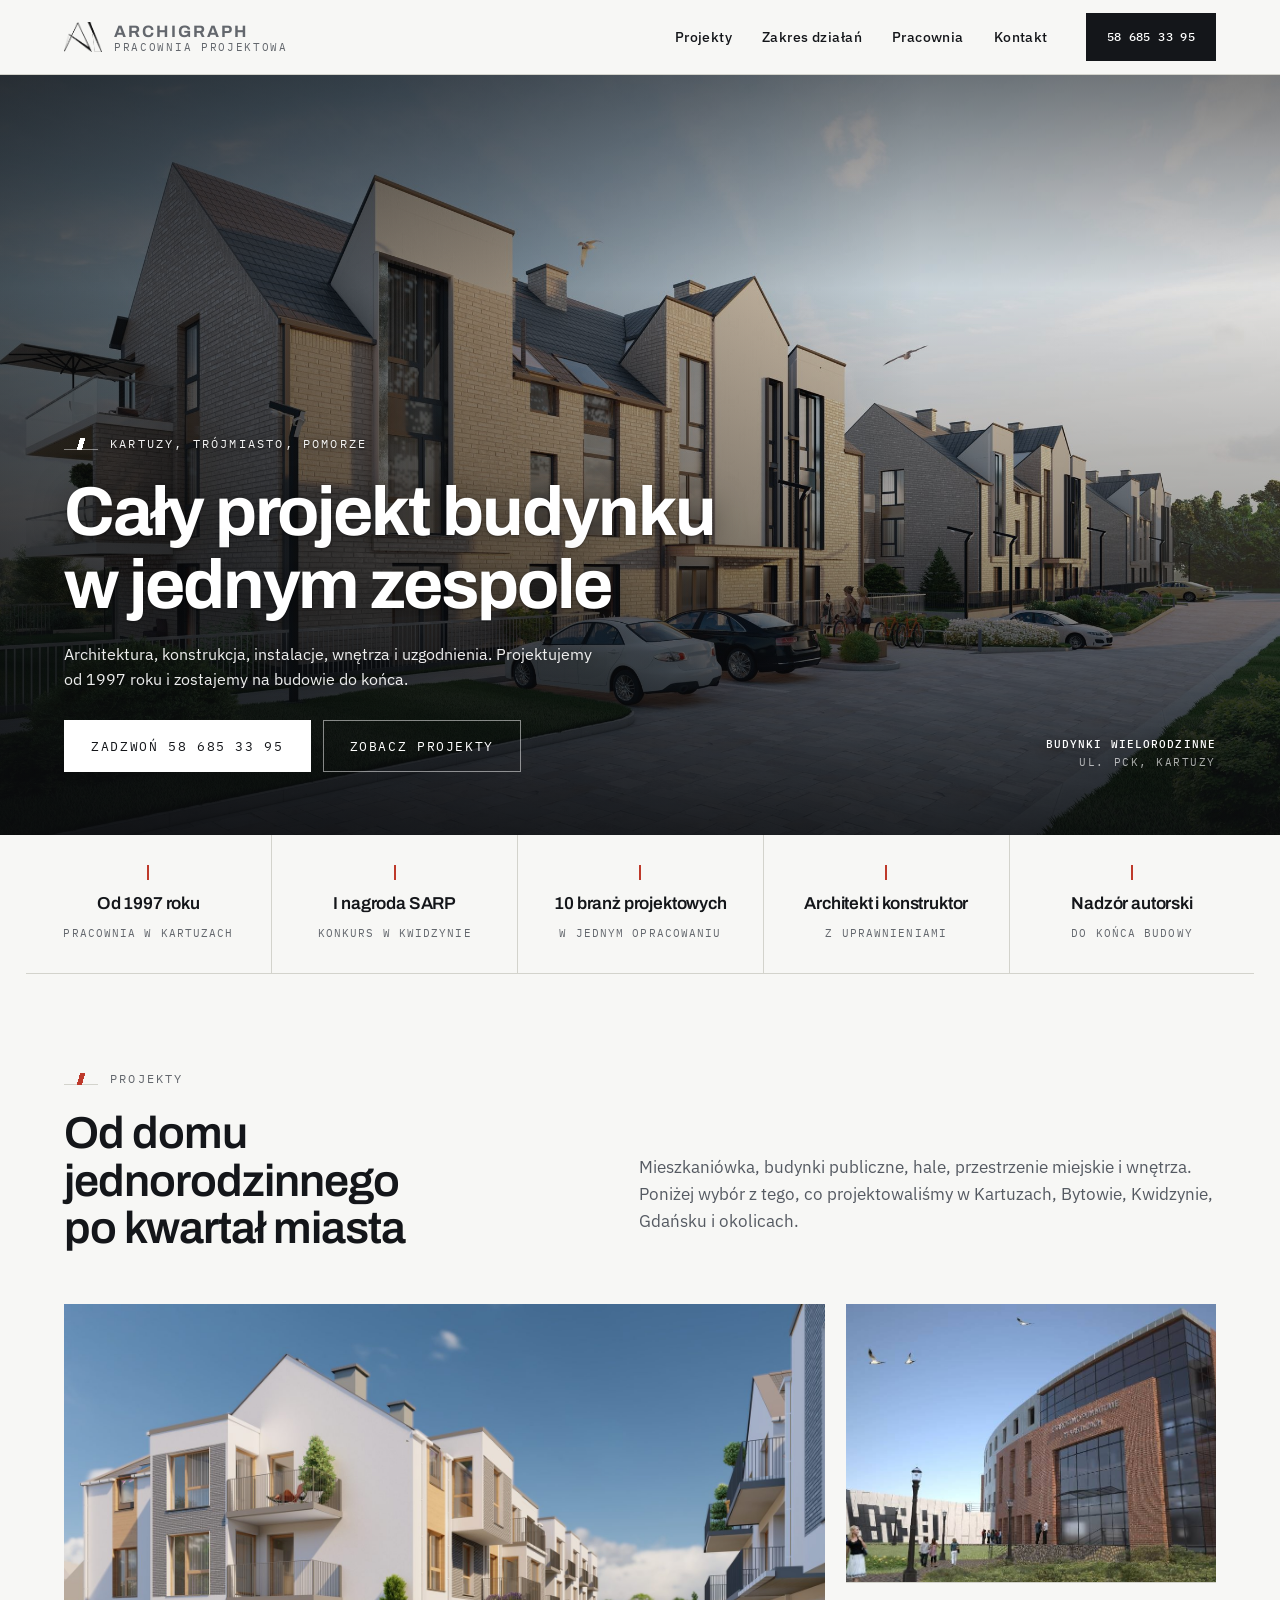
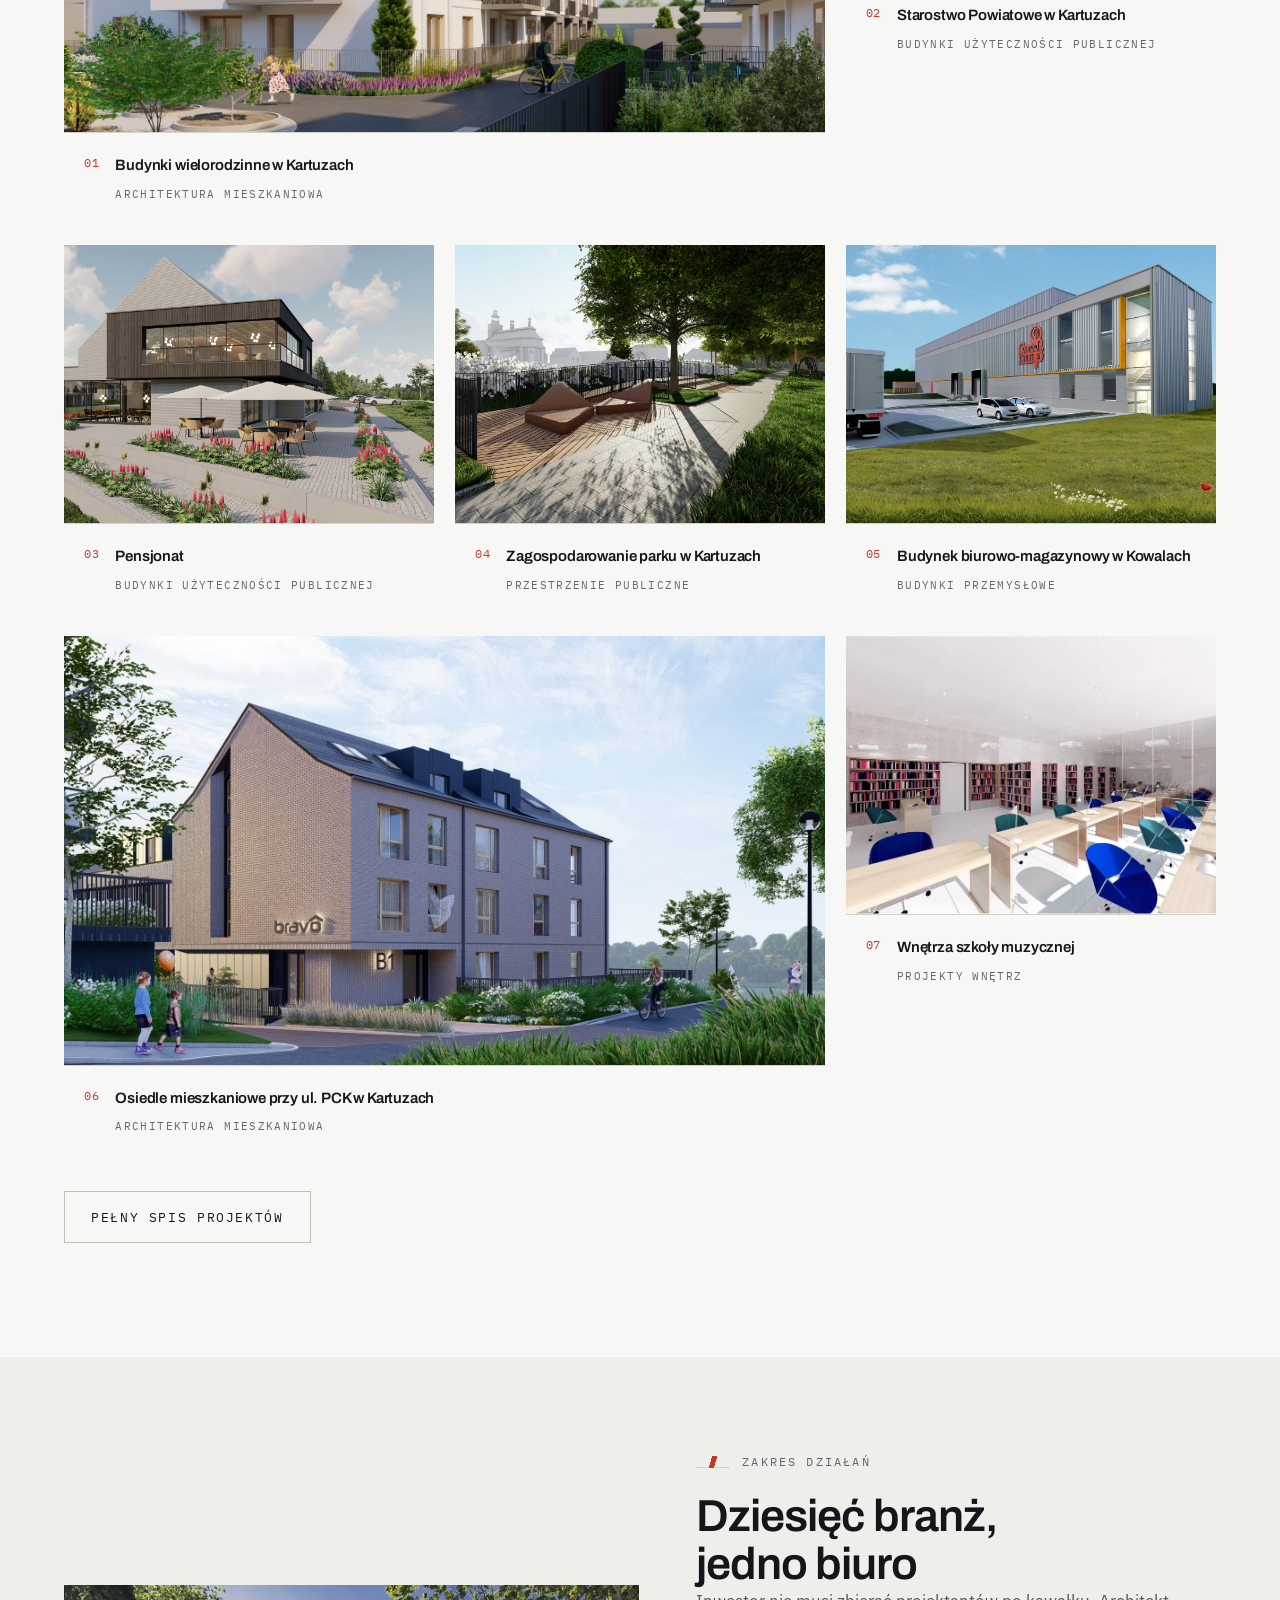
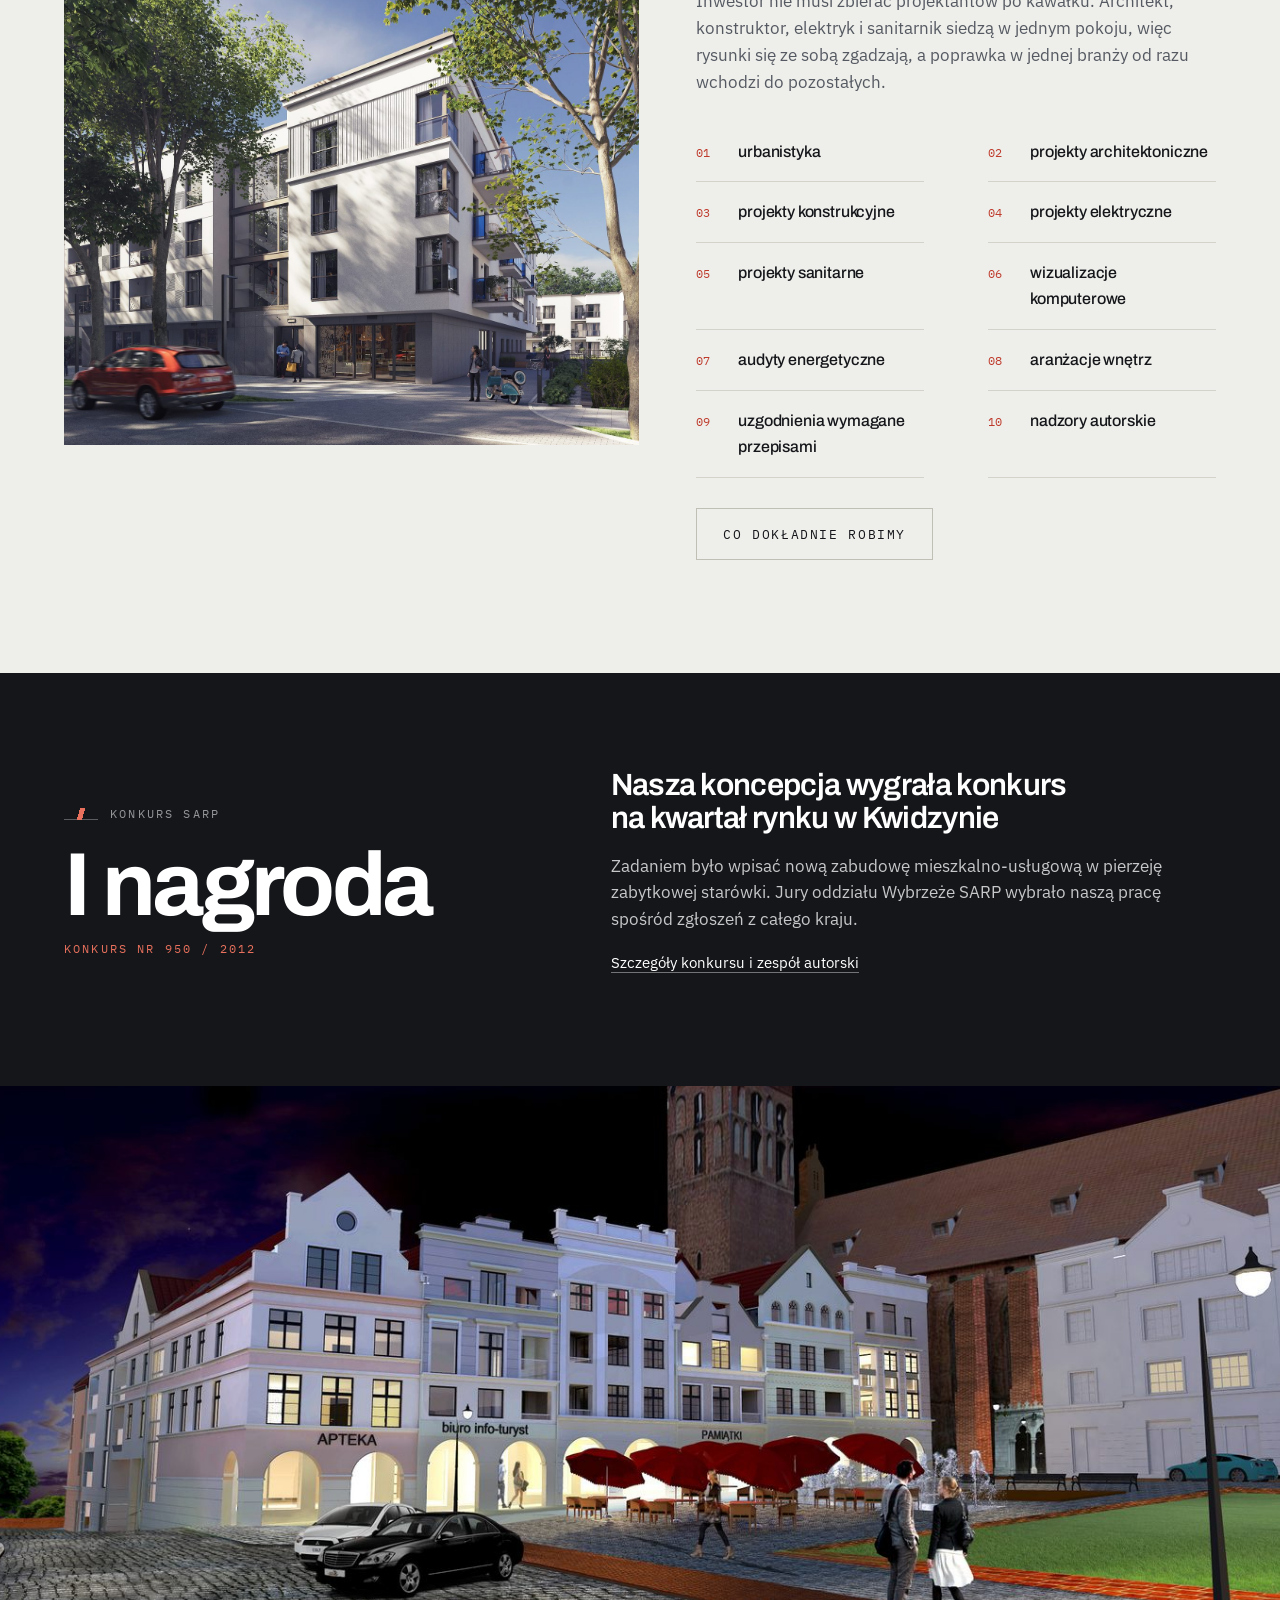
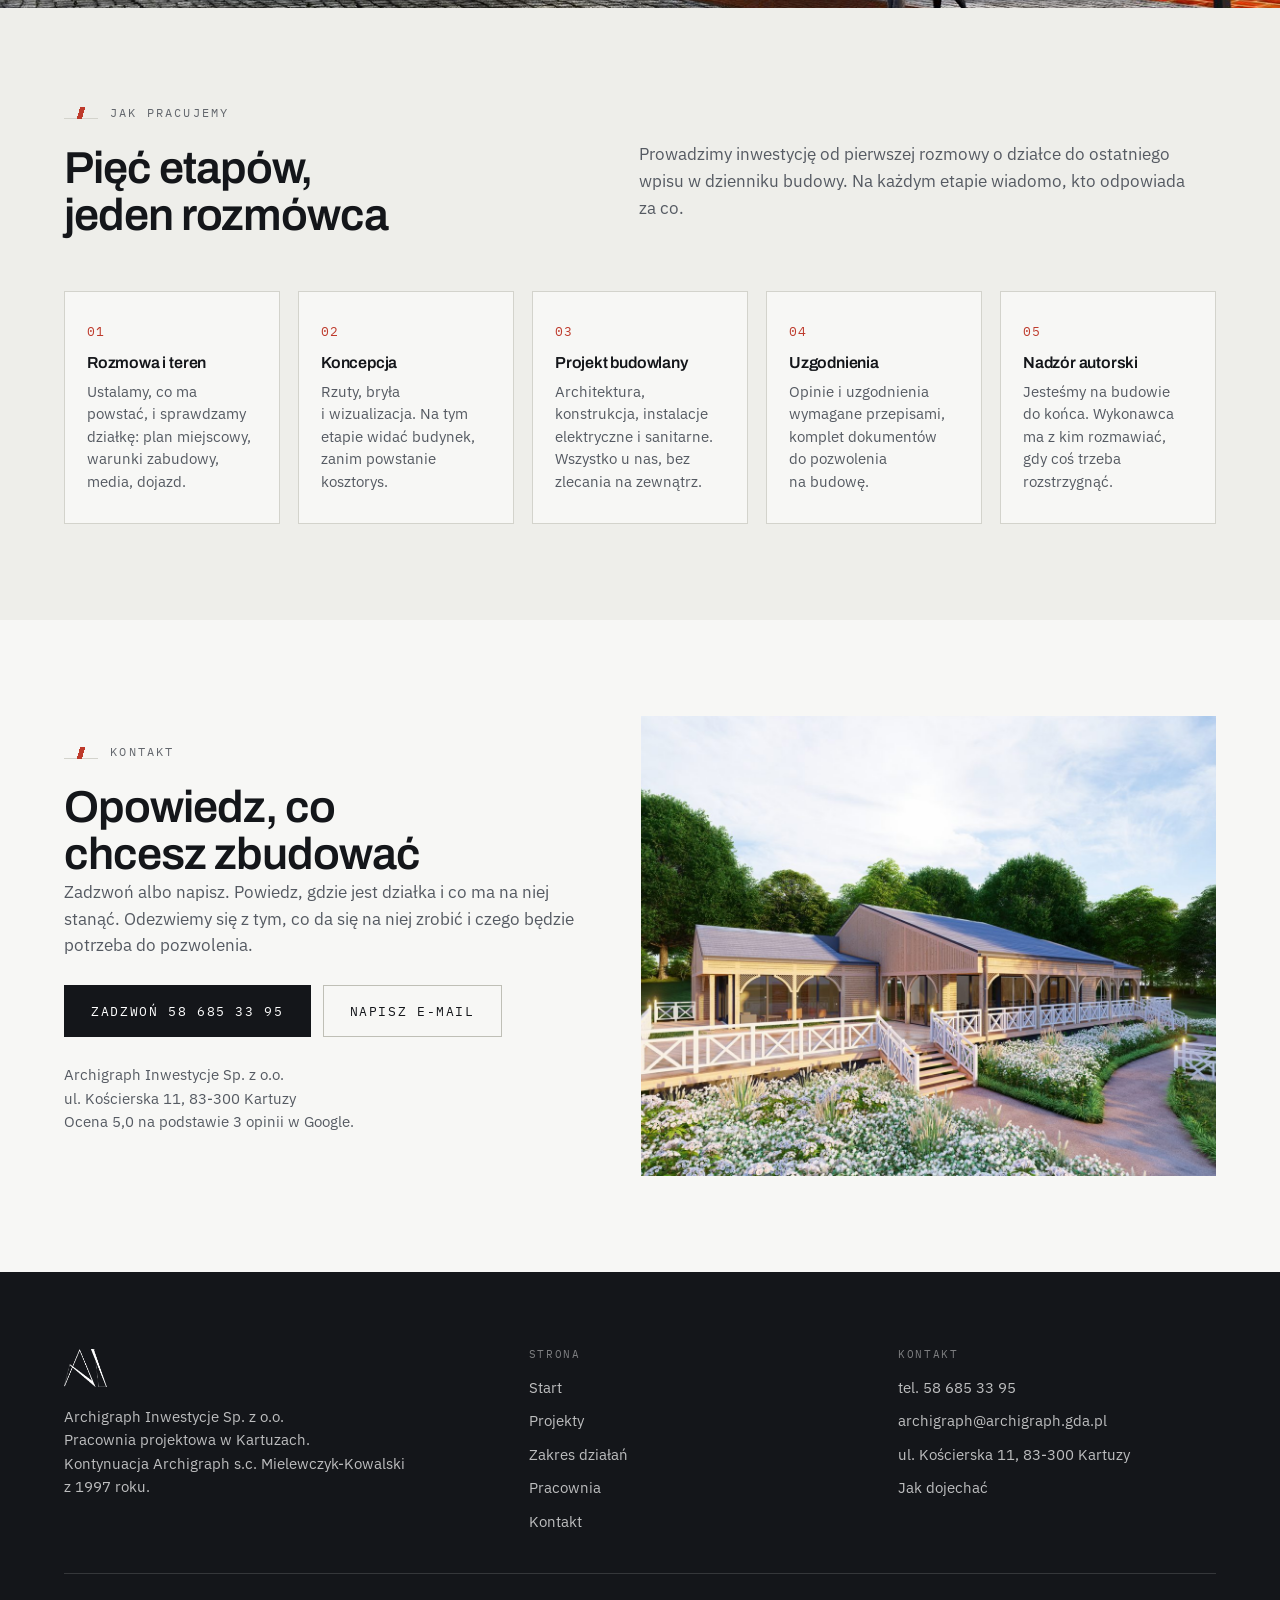
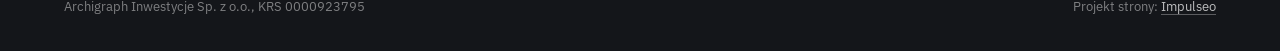
==== commit d1187fe4: "deploy: znacznik wersji 114fdcf4847e" ====
--- a/index.html
+++ b/index.html
@@ -36,6 +36,7 @@
  "award":"I nagroda w konkursie SARP nr 950 na koncepcje zabudowy kwartalu przyrynkowego Starego Miasta w Kwidzynie (2012)"
 }</script>
 
+<meta name="nb-deploy" content="114fdcf4847e">
 </head>
 <body>
 <header class="nav">
